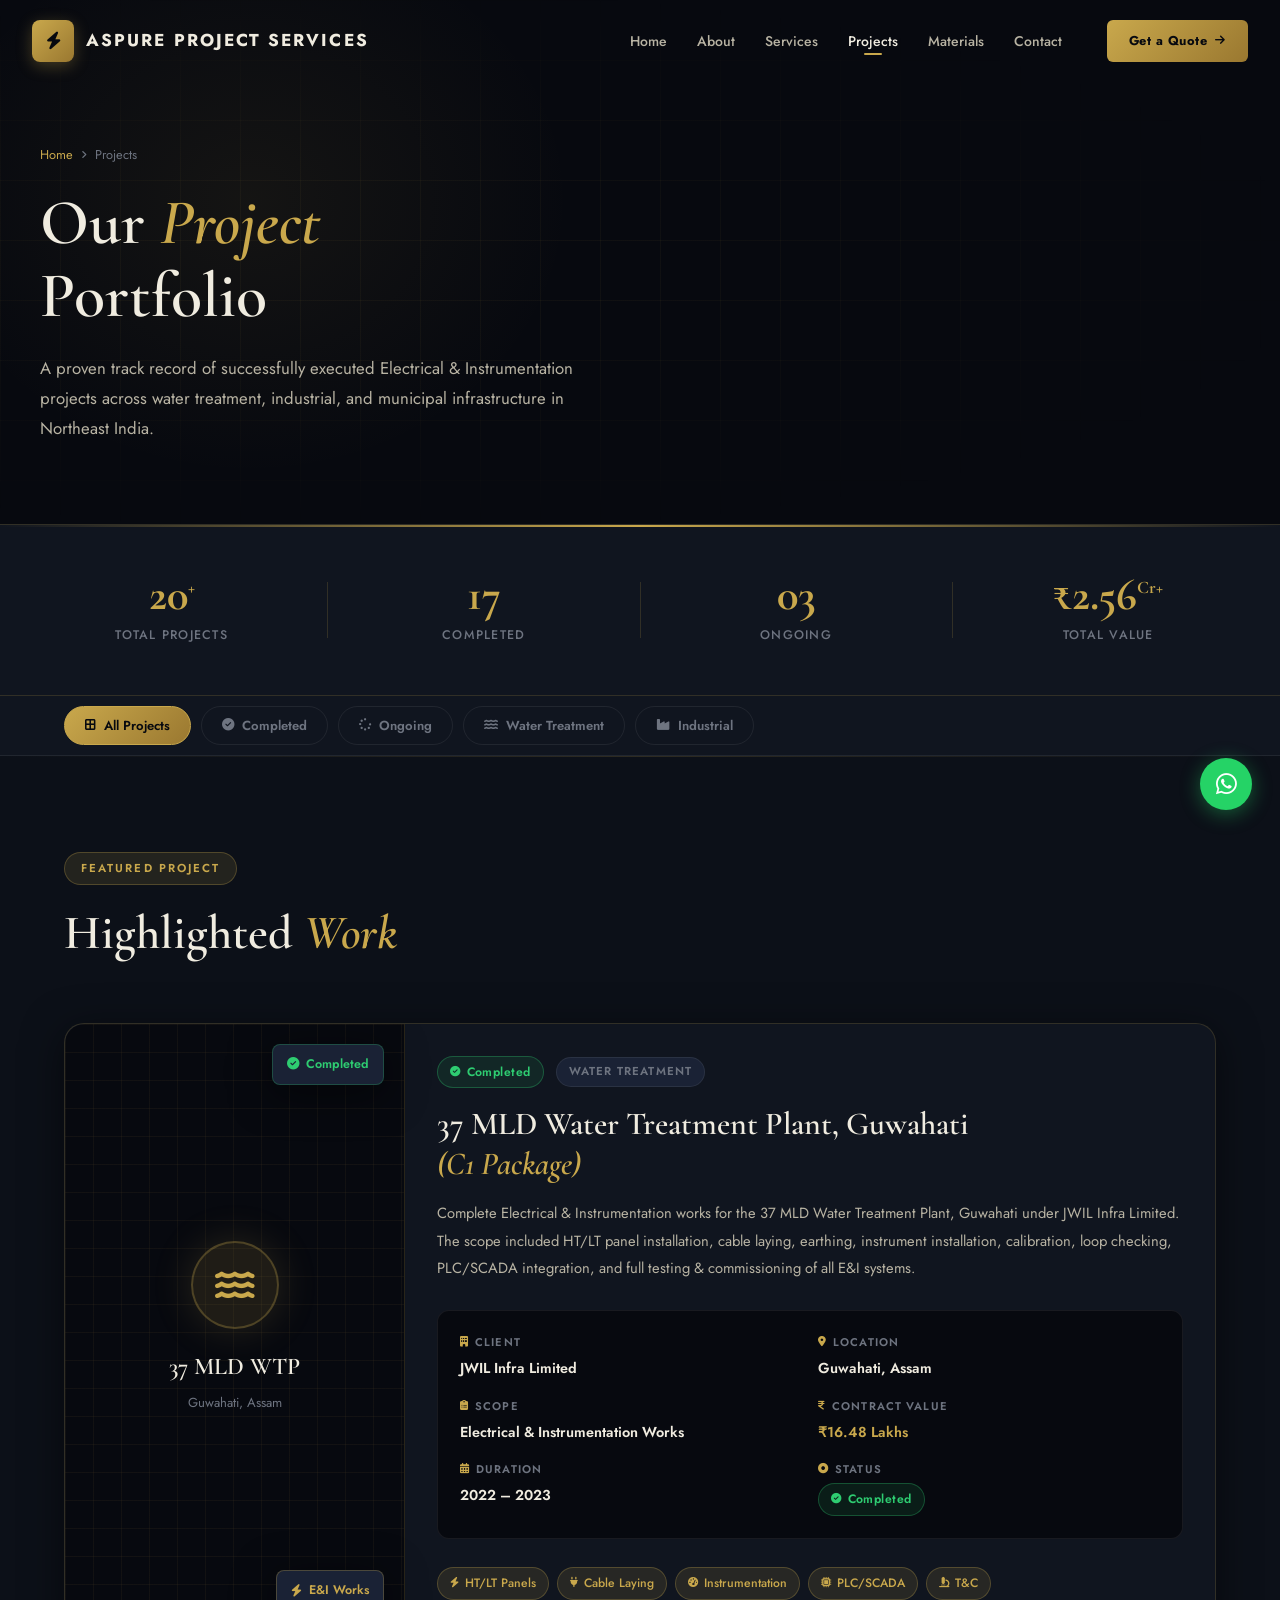
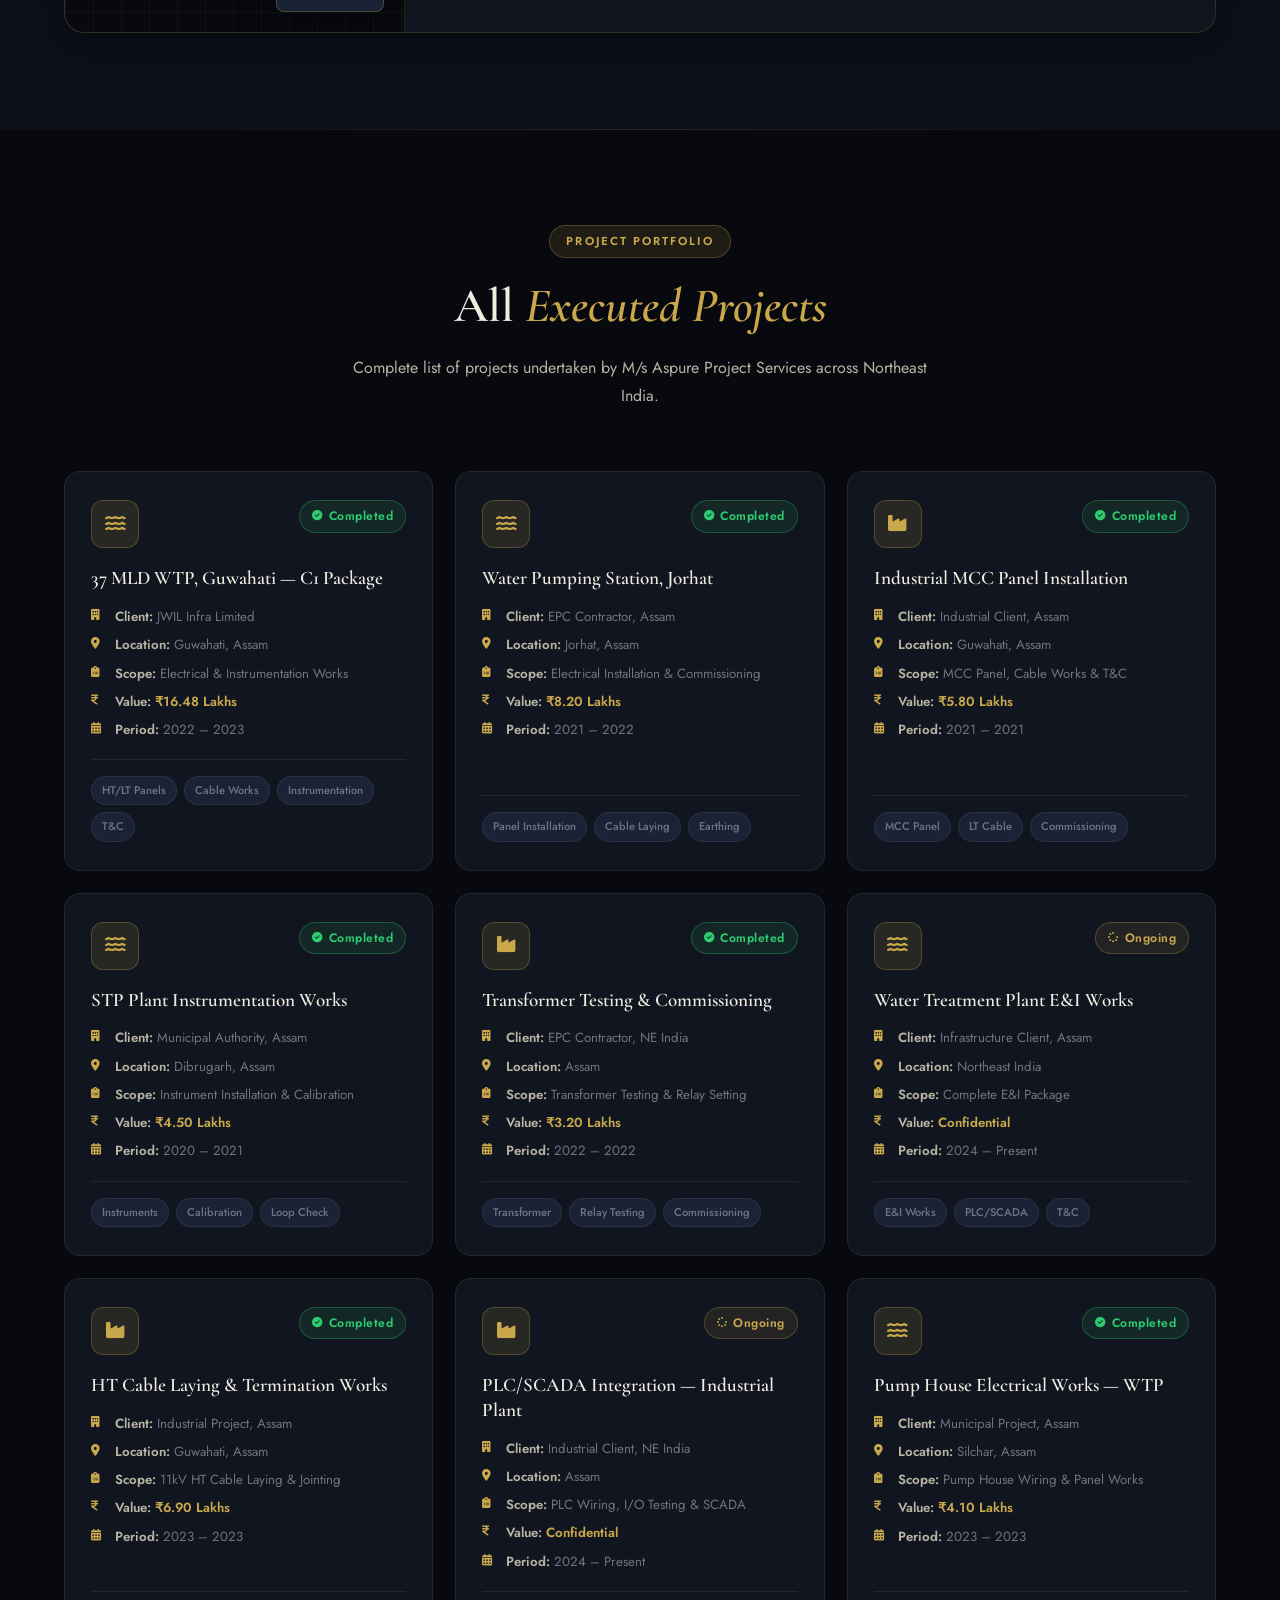
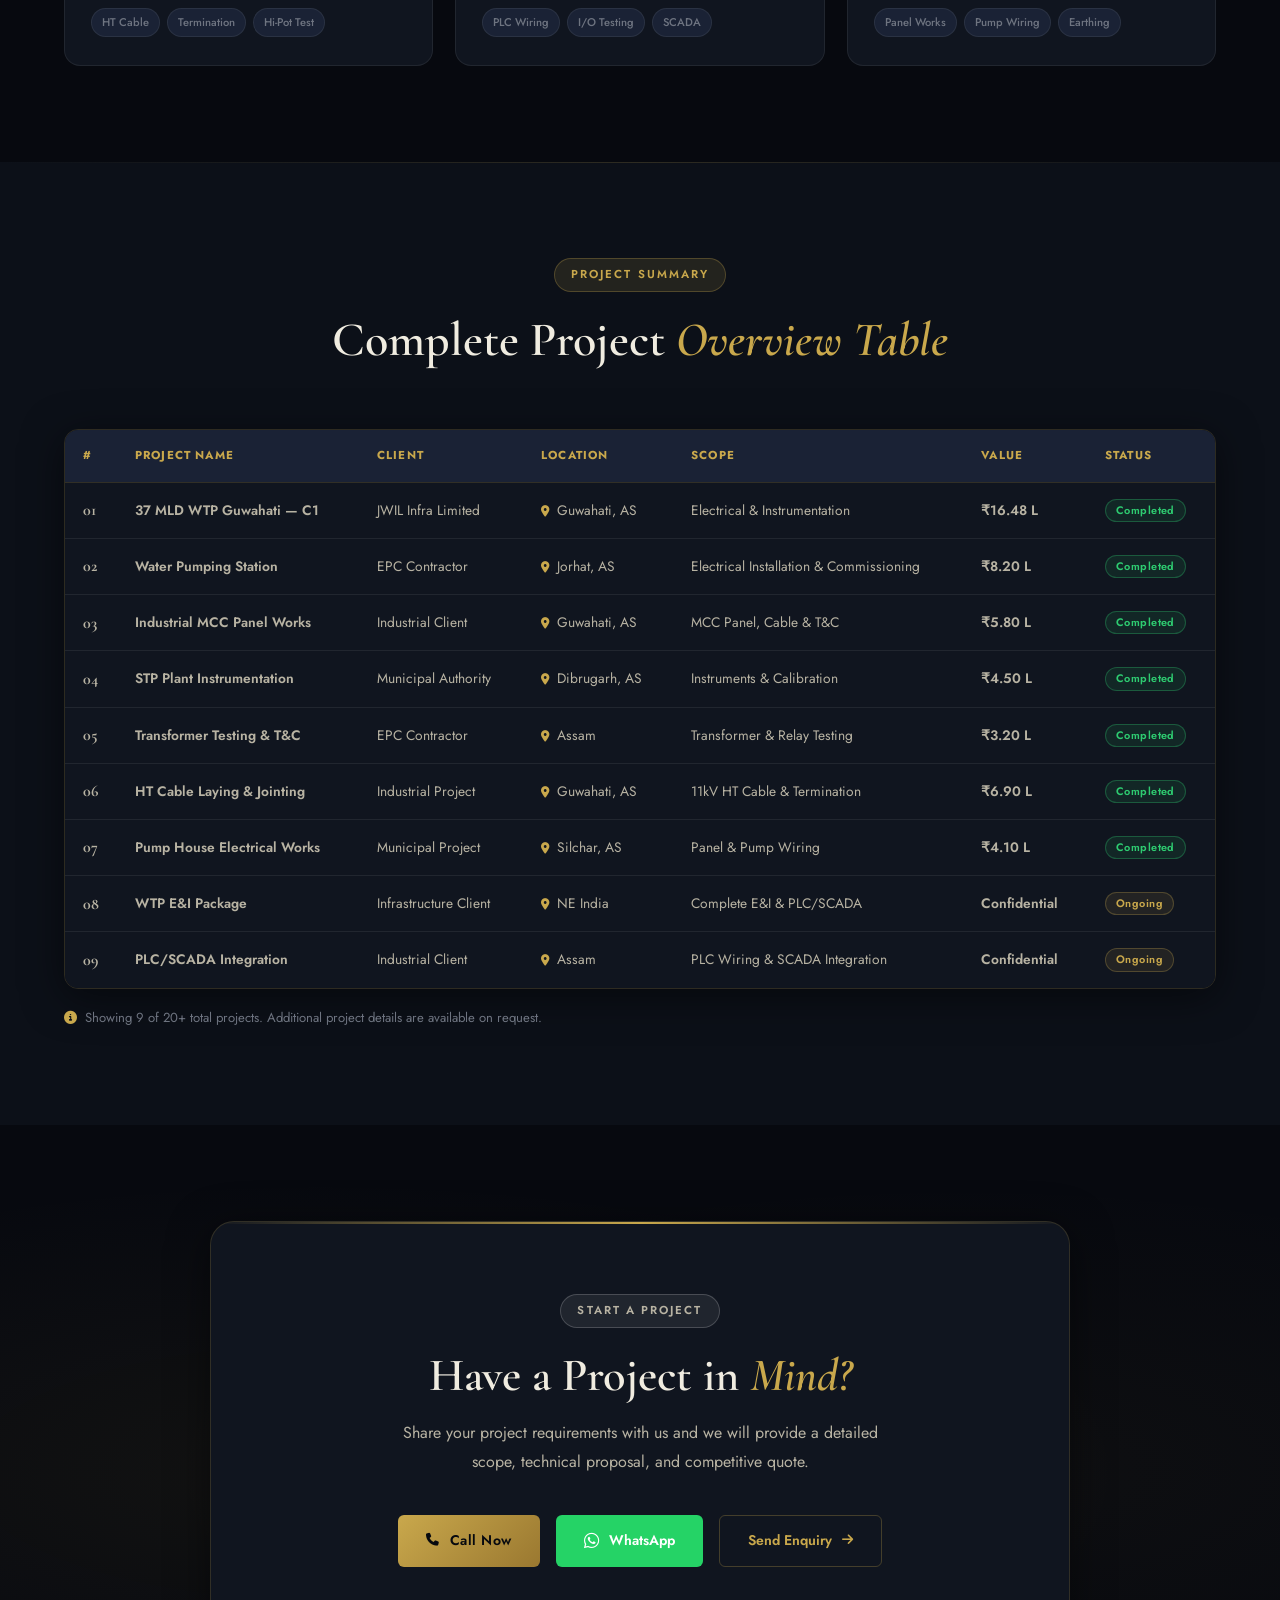
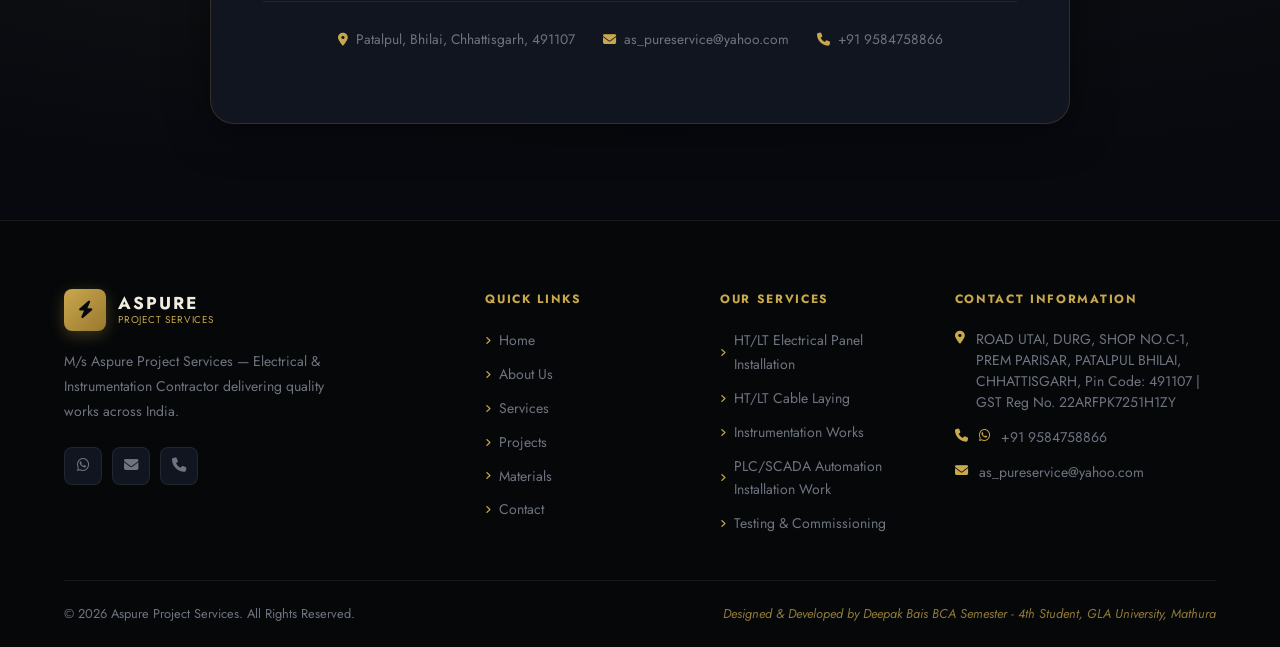
==== projects.html @ ca02c0a5 "Add files via upload" ====
<!DOCTYPE html>
<html lang="en">
<head>
    <meta charset="UTF-8">
    <meta name="viewport" content="width=device-width, initial-scale=1.0">
    <title>Our Projects | Aspure Project Services</title>
    <meta name="description" content="Project portfolio of M/s Aspure Project Services — Electrical & Instrumentation works across water treatment, industrial, and municipal projects in Northeast India.">

    <link rel="preconnect" href="https://fonts.googleapis.com">
    <link rel="preconnect" href="https://fonts.gstatic.com" crossorigin>
    <link href="https://fonts.googleapis.com/css2?family=Cormorant+Garamond:ital,wght@0,400;0,500;0,600;0,700;1,400;1,600&family=Jost:wght@300;400;500;600;700&display=swap" rel="stylesheet">
    <link rel="stylesheet" href="https://cdnjs.cloudflare.com/ajax/libs/font-awesome/6.5.0/css/all.min.css">
    <link rel="stylesheet" href="style.css">
</head>
<body>

<nav class="navbar" id="navbar">
    <div class="nav-con">
        <a href="index.html" class="nav-logo">
            <div class="logo-icon"><i class="fas fa-bolt"></i></div>
            <div class="logo-text">
                <span class="logo-main">ASPURE PROJECT SERVICES</span>
            </div>
        </a>
        <ul class="nav-links" id="navLinks">
            <li><a href="index.html"     class="nav-link">Home</a></li>
            <li><a href="about.html"     class="nav-link">About</a></li>
            <li><a href="services.html"  class="nav-link">Services</a></li>
            <li><a href="projects.html"  class="nav-link active">Projects</a></li>
            <li><a href="materials.html" class="nav-link">Materials</a></li>
            <li><a href="contact.html"   class="nav-link">Contact</a></li>
        </ul>
        <a href="contact.html" class="nav-cta">
            <span>Get a Quote</span>
            <i class="fas fa-arrow-right"></i>
        </a>
        <button class="hamburger" id="hamburger" aria-label="Open Menu">
            <span></span><span></span><span></span>
        </button>
    </div>
</nav>

<section class="page-hero">
    <div class="page-hero-bg">
        <div class="page-hero-grid"></div>
        <div class="page-hero-glow"></div>
    </div>
    <div class="page-hero-con">
        <div class="page-breadcrumb">
            <a href="index.html">Home</a>
            <i class="fas fa-angle-right"></i>
            <span>Projects</span>
        </div>
        <h1 class="page-hero-title">
            Our <em>Project</em><br>Portfolio
        </h1>
        <p class="page-hero-sub">
            A proven track record of successfully executed Electrical &amp;
            Instrumentation projects across water treatment, industrial, and
            municipal infrastructure in Northeast India.
        </p>
    </div>
</section>

<section class="stats-strip">
    <div class="stats-con">
        <div class="stat-item">
            <div class="stat-num">20<sup>+</sup></div>
            <div class="stat-lbl">Total Projects</div>
        </div>
        <div class="stat-sep"></div>
        <div class="stat-item">
            <div class="stat-num">17</div>
            <div class="stat-lbl">Completed</div>
        </div>
        <div class="stat-sep"></div>
        <div class="stat-item">
            <div class="stat-num">03</div>
            <div class="stat-lbl">Ongoing</div>
        </div>
        <div class="stat-sep"></div>
        <div class="stat-item">
            <div class="stat-num">&#x20B9;2.56<sup>Cr+</sup></div>
            <div class="stat-lbl">Total Value</div>
        </div>
    </div>
</section>

<section class="proj-filter-sec">
    <div class="sc">
        <div class="proj-filter-bar">
            <button class="filter-btn filter-active" data-filter="all">
                <i class="fas fa-border-all"></i> All Projects
            </button>
            <button class="filter-btn" data-filter="completed">
                <i class="fas fa-circle-check"></i> Completed
            </button>
            <button class="filter-btn" data-filter="ongoing">
                <i class="fas fa-spinner"></i> Ongoing
            </button>
            <button class="filter-btn" data-filter="wtp">
                <i class="fas fa-water"></i> Water Treatment
            </button>
            <button class="filter-btn" data-filter="industrial">
                <i class="fas fa-industry"></i> Industrial
            </button>
        </div>
    </div>
</section>


<section class="proj-featured-sec">
    <div class="sc">
        <div class="sh">
            <span class="tag">Featured Project</span>
            <h2 class="stitle">Highlighted <em>Work</em></h2>
        </div>

        <div class="proj-featured-card">

            <div class="pfc-visual">
                <div class="pfc-visual-bg"></div>
                <div class="pfc-visual-inner">
                    <div class="pfc-main-icon"><i class="fas fa-water"></i></div>
                    <h4>37 MLD WTP</h4>
                    <p>Guwahati, Assam</p>
                </div>
                <div class="pfc-badge pfc-b1">
                    <i class="fas fa-circle-check"></i> Completed
                </div>
                <div class="pfc-badge pfc-b2">
                    <i class="fas fa-bolt"></i> E&amp;I Works
                </div>
            </div>

            <div class="pfc-details">
                <div class="pfc-status-row">
                    <span class="proj-badge-completed">
                        <i class="fas fa-circle-check"></i> Completed
                    </span>
                    <span class="pfc-type-tag">Water Treatment</span>
                </div>

                <h2 class="pfc-title">
                    37 MLD Water Treatment Plant, Guwahati<br>
                    <em>(C1 Package)</em>
                </h2>

                <p class="pfc-desc">
                    Complete Electrical &amp; Instrumentation works for the 37 MLD Water Treatment Plant,
                    Guwahati under JWIL Infra Limited. The scope included HT/LT panel installation,
                    cable laying, earthing, instrument installation, calibration, loop checking,
                    PLC/SCADA integration, and full testing &amp; commissioning of all E&amp;I systems.
                </p>

                <!-- Meta Grid -->
                <div class="pfc-meta-grid">
                    <div class="pfc-meta-item">
                        <span class="pfc-meta-label"><i class="fas fa-building"></i> Client</span>
                        <span class="pfc-meta-value">JWIL Infra Limited</span>
                    </div>
                    <div class="pfc-meta-item">
                        <span class="pfc-meta-label"><i class="fas fa-map-marker-alt"></i> Location</span>
                        <span class="pfc-meta-value">Guwahati, Assam</span>
                    </div>
                    <div class="pfc-meta-item">
                        <span class="pfc-meta-label"><i class="fas fa-clipboard-list"></i> Scope</span>
                        <span class="pfc-meta-value">Electrical &amp; Instrumentation Works</span>
                    </div>
                    <div class="pfc-meta-item">
                        <span class="pfc-meta-label"><i class="fas fa-indian-rupee-sign"></i> Contract Value</span>
                        <span class="pfc-meta-value pfc-gold">&#x20B9;16.48 Lakhs</span>
                    </div>
                    <div class="pfc-meta-item">
                        <span class="pfc-meta-label"><i class="fas fa-calendar-alt"></i> Duration</span>
                        <span class="pfc-meta-value">2022 – 2023</span>
                    </div>
                    <div class="pfc-meta-item">
                        <span class="pfc-meta-label"><i class="fas fa-circle-dot"></i> Status</span>
                        <span class="pfc-meta-value">
                            <span class="proj-badge-completed"><i class="fas fa-circle-check"></i> Completed</span>
                        </span>
                    </div>
                </div>

                <!-- Scope Tags -->
                <div class="pfc-scope-tags">
                    <span><i class="fas fa-bolt"></i> HT/LT Panels</span>
                    <span><i class="fas fa-plug"></i> Cable Laying</span>
                    <span><i class="fas fa-gauge-high"></i> Instrumentation</span>
                    <span><i class="fas fa-microchip"></i> PLC/SCADA</span>
                    <span><i class="fas fa-microscope"></i> T&amp;C</span>
                </div>
            </div>

        </div>
    </div>
</section>

<section class="proj-grid-sec">
    <div class="sc">
        <div class="sh ctr">
            <span class="tag">Project Portfolio</span>
            <h2 class="stitle">All <em>Executed Projects</em></h2>
            <p class="sdesc">Complete list of projects undertaken by M/s Aspure Project Services across Northeast India.</p>
        </div>

        <div class="proj-grid" id="projectGrid">

            <div class="proj-card" data-category="wtp completed">
                <div class="proj-card-top">
                    <div class="proj-icon-wrap">
                        <i class="fas fa-water"></i>
                    </div>
                    <span class="proj-badge-completed"><i class="fas fa-circle-check"></i> Completed</span>
                </div>
                <h3>37 MLD WTP, Guwahati — C1 Package</h3>
                <div class="proj-meta">
                    <div class="proj-meta-row">
                        <i class="fas fa-building"></i>
                        <span><strong>Client:</strong> JWIL Infra Limited</span>
                    </div>
                    <div class="proj-meta-row">
                        <i class="fas fa-map-marker-alt"></i>
                        <span><strong>Location:</strong> Guwahati, Assam</span>
                    </div>
                    <div class="proj-meta-row">
                        <i class="fas fa-clipboard-list"></i>
                        <span><strong>Scope:</strong> Electrical &amp; Instrumentation Works</span>
                    </div>
                    <div class="proj-meta-row">
                        <i class="fas fa-indian-rupee-sign"></i>
                        <span><strong>Value:</strong> <span class="gold-val">&#x20B9;16.48 Lakhs</span></span>
                    </div>
                    <div class="proj-meta-row">
                        <i class="fas fa-calendar-alt"></i>
                        <span><strong>Period:</strong> 2022 – 2023</span>
                    </div>
                </div>
                <div class="proj-scope-tags">
                    <span>HT/LT Panels</span>
                    <span>Cable Works</span>
                    <span>Instrumentation</span>
                    <span>T&amp;C</span>
                </div>
            </div>

            <div class="proj-card" data-category="wtp completed">
                <div class="proj-card-top">
                    <div class="proj-icon-wrap">
                        <i class="fas fa-water"></i>
                    </div>
                    <span class="proj-badge-completed"><i class="fas fa-circle-check"></i> Completed</span>
                </div>
                <h3>Water Pumping Station, Jorhat</h3>
                <div class="proj-meta">
                    <div class="proj-meta-row">
                        <i class="fas fa-building"></i>
                        <span><strong>Client:</strong> EPC Contractor, Assam</span>
                    </div>
                    <div class="proj-meta-row">
                        <i class="fas fa-map-marker-alt"></i>
                        <span><strong>Location:</strong> Jorhat, Assam</span>
                    </div>
                    <div class="proj-meta-row">
                        <i class="fas fa-clipboard-list"></i>
                        <span><strong>Scope:</strong> Electrical Installation &amp; Commissioning</span>
                    </div>
                    <div class="proj-meta-row">
                        <i class="fas fa-indian-rupee-sign"></i>
                        <span><strong>Value:</strong> <span class="gold-val">&#x20B9;8.20 Lakhs</span></span>
                    </div>
                    <div class="proj-meta-row">
                        <i class="fas fa-calendar-alt"></i>
                        <span><strong>Period:</strong> 2021 – 2022</span>
                    </div>
                </div>
                <div class="proj-scope-tags">
                    <span>Panel Installation</span>
                    <span>Cable Laying</span>
                    <span>Earthing</span>
                </div>
            </div>

            <div class="proj-card" data-category="industrial completed">
                <div class="proj-card-top">
                    <div class="proj-icon-wrap">
                        <i class="fas fa-industry"></i>
                    </div>
                    <span class="proj-badge-completed"><i class="fas fa-circle-check"></i> Completed</span>
                </div>
                <h3>Industrial MCC Panel Installation</h3>
                <div class="proj-meta">
                    <div class="proj-meta-row">
                        <i class="fas fa-building"></i>
                        <span><strong>Client:</strong> Industrial Client, Assam</span>
                    </div>
                    <div class="proj-meta-row">
                        <i class="fas fa-map-marker-alt"></i>
                        <span><strong>Location:</strong> Guwahati, Assam</span>
                    </div>
                    <div class="proj-meta-row">
                        <i class="fas fa-clipboard-list"></i>
                        <span><strong>Scope:</strong> MCC Panel, Cable Works &amp; T&amp;C</span>
                    </div>
                    <div class="proj-meta-row">
                        <i class="fas fa-indian-rupee-sign"></i>
                        <span><strong>Value:</strong> <span class="gold-val">&#x20B9;5.80 Lakhs</span></span>
                    </div>
                    <div class="proj-meta-row">
                        <i class="fas fa-calendar-alt"></i>
                        <span><strong>Period:</strong> 2021 – 2021</span>
                    </div>
                </div>
                <div class="proj-scope-tags">
                    <span>MCC Panel</span>
                    <span>LT Cable</span>
                    <span>Commissioning</span>
                </div>
            </div>

            <div class="proj-card" data-category="wtp completed">
                <div class="proj-card-top">
                    <div class="proj-icon-wrap">
                        <i class="fas fa-water"></i>
                    </div>
                    <span class="proj-badge-completed"><i class="fas fa-circle-check"></i> Completed</span>
                </div>
                <h3>STP Plant Instrumentation Works</h3>
                <div class="proj-meta">
                    <div class="proj-meta-row">
                        <i class="fas fa-building"></i>
                        <span><strong>Client:</strong> Municipal Authority, Assam</span>
                    </div>
                    <div class="proj-meta-row">
                        <i class="fas fa-map-marker-alt"></i>
                        <span><strong>Location:</strong> Dibrugarh, Assam</span>
                    </div>
                    <div class="proj-meta-row">
                        <i class="fas fa-clipboard-list"></i>
                        <span><strong>Scope:</strong> Instrument Installation &amp; Calibration</span>
                    </div>
                    <div class="proj-meta-row">
                        <i class="fas fa-indian-rupee-sign"></i>
                        <span><strong>Value:</strong> <span class="gold-val">&#x20B9;4.50 Lakhs</span></span>
                    </div>
                    <div class="proj-meta-row">
                        <i class="fas fa-calendar-alt"></i>
                        <span><strong>Period:</strong> 2020 – 2021</span>
                    </div>
                </div>
                <div class="proj-scope-tags">
                    <span>Instruments</span>
                    <span>Calibration</span>
                    <span>Loop Check</span>
                </div>
            </div>

            <div class="proj-card" data-category="industrial completed">
                <div class="proj-card-top">
                    <div class="proj-icon-wrap">
                        <i class="fas fa-industry"></i>
                    </div>
                    <span class="proj-badge-completed"><i class="fas fa-circle-check"></i> Completed</span>
                </div>
                <h3>Transformer Testing &amp; Commissioning</h3>
                <div class="proj-meta">
                    <div class="proj-meta-row">
                        <i class="fas fa-building"></i>
                        <span><strong>Client:</strong> EPC Contractor, NE India</span>
                    </div>
                    <div class="proj-meta-row">
                        <i class="fas fa-map-marker-alt"></i>
                        <span><strong>Location:</strong> Assam</span>
                    </div>
                    <div class="proj-meta-row">
                        <i class="fas fa-clipboard-list"></i>
                        <span><strong>Scope:</strong> Transformer Testing &amp; Relay Setting</span>
                    </div>
                    <div class="proj-meta-row">
                        <i class="fas fa-indian-rupee-sign"></i>
                        <span><strong>Value:</strong> <span class="gold-val">&#x20B9;3.20 Lakhs</span></span>
                    </div>
                    <div class="proj-meta-row">
                        <i class="fas fa-calendar-alt"></i>
                        <span><strong>Period:</strong> 2022 – 2022</span>
                    </div>
                </div>
                <div class="proj-scope-tags">
                    <span>Transformer</span>
                    <span>Relay Testing</span>
                    <span>Commissioning</span>
                </div>
            </div>

            <div class="proj-card" data-category="wtp ongoing">
                <div class="proj-card-top">
                    <div class="proj-icon-wrap">
                        <i class="fas fa-water"></i>
                    </div>
                    <span class="proj-badge-ongoing"><i class="fas fa-spinner fa-spin"></i> Ongoing</span>
                </div>
                <h3>Water Treatment Plant E&amp;I Works</h3>
                <div class="proj-meta">
                    <div class="proj-meta-row">
                        <i class="fas fa-building"></i>
                        <span><strong>Client:</strong> Infrastructure Client, Assam</span>
                    </div>
                    <div class="proj-meta-row">
                        <i class="fas fa-map-marker-alt"></i>
                        <span><strong>Location:</strong> Northeast India</span>
                    </div>
                    <div class="proj-meta-row">
                        <i class="fas fa-clipboard-list"></i>
                        <span><strong>Scope:</strong> Complete E&amp;I Package</span>
                    </div>
                    <div class="proj-meta-row">
                        <i class="fas fa-indian-rupee-sign"></i>
                        <span><strong>Value:</strong> <span class="gold-val">Confidential</span></span>
                    </div>
                    <div class="proj-meta-row">
                        <i class="fas fa-calendar-alt"></i>
                        <span><strong>Period:</strong> 2024 – Present</span>
                    </div>
                </div>
                <div class="proj-scope-tags">
                    <span>E&amp;I Works</span>
                    <span>PLC/SCADA</span>
                    <span>T&amp;C</span>
                </div>
            </div>

            <div class="proj-card" data-category="industrial completed">
                <div class="proj-card-top">
                    <div class="proj-icon-wrap">
                        <i class="fas fa-industry"></i>
                    </div>
                    <span class="proj-badge-completed"><i class="fas fa-circle-check"></i> Completed</span>
                </div>
                <h3>HT Cable Laying &amp; Termination Works</h3>
                <div class="proj-meta">
                    <div class="proj-meta-row">
                        <i class="fas fa-building"></i>
                        <span><strong>Client:</strong> Industrial Project, Assam</span>
                    </div>
                    <div class="proj-meta-row">
                        <i class="fas fa-map-marker-alt"></i>
                        <span><strong>Location:</strong> Guwahati, Assam</span>
                    </div>
                    <div class="proj-meta-row">
                        <i class="fas fa-clipboard-list"></i>
                        <span><strong>Scope:</strong> 11kV HT Cable Laying &amp; Jointing</span>
                    </div>
                    <div class="proj-meta-row">
                        <i class="fas fa-indian-rupee-sign"></i>
                        <span><strong>Value:</strong> <span class="gold-val">&#x20B9;6.90 Lakhs</span></span>
                    </div>
                    <div class="proj-meta-row">
                        <i class="fas fa-calendar-alt"></i>
                        <span><strong>Period:</strong> 2023 – 2023</span>
                    </div>
                </div>
                <div class="proj-scope-tags">
                    <span>HT Cable</span>
                    <span>Termination</span>
                    <span>Hi-Pot Test</span>
                </div>
            </div>

            <div class="proj-card" data-category="industrial ongoing">
                <div class="proj-card-top">
                    <div class="proj-icon-wrap">
                        <i class="fas fa-industry"></i>
                    </div>
                    <span class="proj-badge-ongoing"><i class="fas fa-spinner fa-spin"></i> Ongoing</span>
                </div>
                <h3>PLC/SCADA Integration — Industrial Plant</h3>
                <div class="proj-meta">
                    <div class="proj-meta-row">
                        <i class="fas fa-building"></i>
                        <span><strong>Client:</strong> Industrial Client, NE India</span>
                    </div>
                    <div class="proj-meta-row">
                        <i class="fas fa-map-marker-alt"></i>
                        <span><strong>Location:</strong> Assam</span>
                    </div>
                    <div class="proj-meta-row">
                        <i class="fas fa-clipboard-list"></i>
                        <span><strong>Scope:</strong> PLC Wiring, I/O Testing &amp; SCADA</span>
                    </div>
                    <div class="proj-meta-row">
                        <i class="fas fa-indian-rupee-sign"></i>
                        <span><strong>Value:</strong> <span class="gold-val">Confidential</span></span>
                    </div>
                    <div class="proj-meta-row">
                        <i class="fas fa-calendar-alt"></i>
                        <span><strong>Period:</strong> 2024 – Present</span>
                    </div>
                </div>
                <div class="proj-scope-tags">
                    <span>PLC Wiring</span>
                    <span>I/O Testing</span>
                    <span>SCADA</span>
                </div>
            </div>

            <div class="proj-card" data-category="wtp completed">
                <div class="proj-card-top">
                    <div class="proj-icon-wrap">
                        <i class="fas fa-water"></i>
                    </div>
                    <span class="proj-badge-completed"><i class="fas fa-circle-check"></i> Completed</span>
                </div>
                <h3>Pump House Electrical Works — WTP</h3>
                <div class="proj-meta">
                    <div class="proj-meta-row">
                        <i class="fas fa-building"></i>
                        <span><strong>Client:</strong> Municipal Project, Assam</span>
                    </div>
                    <div class="proj-meta-row">
                        <i class="fas fa-map-marker-alt"></i>
                        <span><strong>Location:</strong> Silchar, Assam</span>
                    </div>
                    <div class="proj-meta-row">
                        <i class="fas fa-clipboard-list"></i>
                        <span><strong>Scope:</strong> Pump House Wiring &amp; Panel Works</span>
                    </div>
                    <div class="proj-meta-row">
                        <i class="fas fa-indian-rupee-sign"></i>
                        <span><strong>Value:</strong> <span class="gold-val">&#x20B9;4.10 Lakhs</span></span>
                    </div>
                    <div class="proj-meta-row">
                        <i class="fas fa-calendar-alt"></i>
                        <span><strong>Period:</strong> 2023 – 2023</span>
                    </div>
                </div>
                <div class="proj-scope-tags">
                    <span>Panel Works</span>
                    <span>Pump Wiring</span>
                    <span>Earthing</span>
                </div>
            </div>

        </div>
        <div class="proj-no-result" id="noResult" style="display:none;">
            <i class="fas fa-folder-open"></i>
            <p>No projects found for this filter.</p>
        </div>

    </div>
</section>

<section class="proj-table-sec">
    <div class="sc">
        <div class="sh ctr">
            <span class="tag">Project Summary</span>
            <h2 class="stitle">Complete Project <em>Overview Table</em></h2>
        </div>

        <div class="proj-table-wrap">
            <table class="proj-table">
                <thead>
                    <tr>
                        <th>#</th>
                        <th>Project Name</th>
                        <th>Client</th>
                        <th>Location</th>
                        <th>Scope</th>
                        <th>Value</th>
                        <th>Status</th>
                    </tr>
                </thead>
                <tbody>
                    <tr>
                        <td class="td-num">01</td>
                        <td class="td-name">37 MLD WTP Guwahati — C1</td>
                        <td>JWIL Infra Limited</td>
                        <td><i class="fas fa-map-marker-alt"></i> Guwahati, AS</td>
                        <td>Electrical &amp; Instrumentation</td>
                        <td class="td-val">&#x20B9;16.48 L</td>
                        <td><span class="proj-badge-completed sm">Completed</span></td>
                    </tr>
                    <tr>
                        <td class="td-num">02</td>
                        <td class="td-name">Water Pumping Station</td>
                        <td>EPC Contractor</td>
                        <td><i class="fas fa-map-marker-alt"></i> Jorhat, AS</td>
                        <td>Electrical Installation &amp; Commissioning</td>
                        <td class="td-val">&#x20B9;8.20 L</td>
                        <td><span class="proj-badge-completed sm">Completed</span></td>
                    </tr>
                    <tr>
                        <td class="td-num">03</td>
                        <td class="td-name">Industrial MCC Panel Works</td>
                        <td>Industrial Client</td>
                        <td><i class="fas fa-map-marker-alt"></i> Guwahati, AS</td>
                        <td>MCC Panel, Cable &amp; T&amp;C</td>
                        <td class="td-val">&#x20B9;5.80 L</td>
                        <td><span class="proj-badge-completed sm">Completed</span></td>
                    </tr>
                    <tr>
                        <td class="td-num">04</td>
                        <td class="td-name">STP Plant Instrumentation</td>
                        <td>Municipal Authority</td>
                        <td><i class="fas fa-map-marker-alt"></i> Dibrugarh, AS</td>
                        <td>Instruments &amp; Calibration</td>
                        <td class="td-val">&#x20B9;4.50 L</td>
                        <td><span class="proj-badge-completed sm">Completed</span></td>
                    </tr>
                    <tr>
                        <td class="td-num">05</td>
                        <td class="td-name">Transformer Testing &amp; T&amp;C</td>
                        <td>EPC Contractor</td>
                        <td><i class="fas fa-map-marker-alt"></i> Assam</td>
                        <td>Transformer &amp; Relay Testing</td>
                        <td class="td-val">&#x20B9;3.20 L</td>
                        <td><span class="proj-badge-completed sm">Completed</span></td>
                    </tr>
                    <tr>
                        <td class="td-num">06</td>
                        <td class="td-name">HT Cable Laying &amp; Jointing</td>
                        <td>Industrial Project</td>
                        <td><i class="fas fa-map-marker-alt"></i> Guwahati, AS</td>
                        <td>11kV HT Cable &amp; Termination</td>
                        <td class="td-val">&#x20B9;6.90 L</td>
                        <td><span class="proj-badge-completed sm">Completed</span></td>
                    </tr>
                    <tr>
                        <td class="td-num">07</td>
                        <td class="td-name">Pump House Electrical Works</td>
                        <td>Municipal Project</td>
                        <td><i class="fas fa-map-marker-alt"></i> Silchar, AS</td>
                        <td>Panel &amp; Pump Wiring</td>
                        <td class="td-val">&#x20B9;4.10 L</td>
                        <td><span class="proj-badge-completed sm">Completed</span></td>
                    </tr>
                    <tr class="ongoing-row">
                        <td class="td-num">08</td>
                        <td class="td-name">WTP E&amp;I Package</td>
                        <td>Infrastructure Client</td>
                        <td><i class="fas fa-map-marker-alt"></i> NE India</td>
                        <td>Complete E&amp;I &amp; PLC/SCADA</td>
                        <td class="td-val">Confidential</td>
                        <td><span class="proj-badge-ongoing sm">Ongoing</span></td>
                    </tr>
                    <tr class="ongoing-row">
                        <td class="td-num">09</td>
                        <td class="td-name">PLC/SCADA Integration</td>
                        <td>Industrial Client</td>
                        <td><i class="fas fa-map-marker-alt"></i> Assam</td>
                        <td>PLC Wiring &amp; SCADA Integration</td>
                        <td class="td-val">Confidential</td>
                        <td><span class="proj-badge-ongoing sm">Ongoing</span></td>
                    </tr>
                </tbody>
            </table>
        </div>

        <p class="proj-table-note">
            <i class="fas fa-info-circle"></i>
            Showing 9 of 20+ total projects. Additional project details are available on request.
        </p>
    </div>
</section>

<section class="cta-sec">
    <div class="cta-wrap">
        <div class="cta-box">
            <span class="tag tag-light">Start a Project</span>
            <h2 class="cta-title">Have a Project in <em>Mind?</em></h2>
            <p class="cta-desc">
                Share your project requirements with us and we will provide
                a detailed scope, technical proposal, and competitive quote.
            </p>
            <div class="cta-btns">
                <a href="tel:+919584758866" class="btn-g">
                    <i class="fas fa-phone"></i>
                    <span>Call Now</span>
                </a>
                <a href="https://wa.me/919584758866" class="btn-wa-cta" target="_blank">
                    <i class="fab fa-whatsapp"></i>
                    <span>WhatsApp</span>
                </a>
                <a href="contact.html" class="btn-og">
                    <span>Send Enquiry</span>
                    <i class="fas fa-arrow-right"></i>
                </a>
            </div>
            <div class="cta-info">
                <div class="cta-info-item"><i class="fas fa-map-marker-alt"></i><span>Patalpul, Bhilai, Chhattisgarh, 491107</span></div>
                <div class="cta-info-item"><i class="fas fa-envelope"></i><span>as_pureservice@yahoo.com</span></div>
                <div class="cta-info-item"><i class="fas fa-phone"></i><span>+91 9584758866</span></div>
            </div>
        </div>
    </div>
</section>

<footer class="footer">
    <div class="footer-con">

        <div class="footer-top">

            <div class="footer-brand">
                <a href="index.html" class="nav-logo">
                    <div class="logo-icon"><i class="fas fa-bolt"></i></div>
                    <div class="logo-text">
                        <span class="logo-main">ASPURE</span>
                        <span class="logo-sub">Project Services</span>
                    </div>
                </a>
                <p>M/s Aspure Project Services — Electrical &amp; Instrumentation Contractor delivering quality works across India.</p>
                <div class="footer-social">
                    <a href="https://wa.me/919584758866" class="soc-btn" target="_blank"><i class="fab fa-whatsapp"></i></a>
                    <a href="mailto:as_pureservice@yahoo.com" class="soc-btn"><i class="fas fa-envelope"></i></a>
                    <a href="tel:+919584758866" class="soc-btn"><i class="fas fa-phone"></i></a>
                </div>
            </div>

            <div class="footer-col">
                <h5>Quick Links</h5>
                <ul class="flinks">
                    <li><a href="index.html"><i class="fas fa-angle-right"></i> Home</a></li>
                    <li><a href="about.html"><i class="fas fa-angle-right"></i> About Us</a></li>
                    <li><a href="services.html"><i class="fas fa-angle-right"></i> Services</a></li>
                    <li><a href="projects.html"><i class="fas fa-angle-right"></i> Projects</a></li>
                    <li><a href="materials.html"><i class="fas fa-angle-right"></i> Materials</a></li>
                    <li><a href="contact.html"><i class="fas fa-angle-right"></i> Contact</a></li>
                </ul>
            </div>

            <div class="footer-col">
                <h5>Our Services</h5>
                <ul class="flinks">
                    <li><a href="services.html"><i class="fas fa-angle-right"></i> HT/LT Electrical Panel Installation</a></li>
                    <li><a href="services.html"><i class="fas fa-angle-right"></i> HT/LT Cable Laying</a></li>
                    <li><a href="services.html"><i class="fas fa-angle-right"></i> Instrumentation Works</a></li>
                    <li><a href="services.html"><i class="fas fa-angle-right"></i> PLC/SCADA Automation Installation Work</a></li>
                    <li><a href="services.html"><i class="fas fa-angle-right"></i> Testing &amp; Commissioning</a></li>
                </ul>
            </div>

            <div class="footer-col">
                <h5>Contact Information</h5>
                <div class="fcon-list">
                    <div class="fcon-item"><i class="fas fa-map-marker-alt"></i><span>ROAD UTAI, DURG, SHOP NO.C-1, PREM PARISAR,
                         PATALPUL BHILAI, CHHATTISGARH, Pin Code: 491107 | GST Reg No. 22ARFPK7251H1ZY </span></div>
                    <div class="fcon-item">
                    <i class="fas fa-phone"></i> 
                    <i class="fab fa-whatsapp"></i>
                    <span>+91 9584758866</span>
                    </div>
                    <div class="fcon-item"><i class="fas fa-envelope"></i><span>as_pureservice@yahoo.com</span></div>
                </div>
            </div>

        </div>

        <div class="f-divider"></div>

        <div class="footer-bot">
            <p>&copy; 2026 Aspure Project Services. All Rights Reserved.</p>
            <p class="f-credit">Designed &amp; Developed by Deepak Bais BCA Semester - 4th Student, GLA University, Mathura</p>
        </div>

    </div>
</footer>

<a href="https://wa.me/919584758866" class="float-wa" target="_blank" aria-label="WhatsApp">
    <i class="fab fa-whatsapp"></i>
    <span class="fw-tip">Chat on WhatsApp</span>
</a>

<button class="back-top" id="backTop" aria-label="Back to top">
    <i class="fas fa-arrow-up"></i>
</button>


<script src="script.js"></script>

<script>
document.addEventListener('DOMContentLoaded', function () {

    var filterBtns = document.querySelectorAll('.filter-btn');
    var projCards  = document.querySelectorAll('.proj-card');
    var noResult   = document.getElementById('noResult');

    filterBtns.forEach(function (btn) {
        btn.addEventListener('click', function () {

            filterBtns.forEach(function (b) { b.classList.remove('filter-active'); });
            btn.classList.add('filter-active');

            var filter = btn.getAttribute('data-filter');
            var visible = 0;

            projCards.forEach(function (card) {
                var cats = card.getAttribute('data-category');
                if (filter === 'all' || cats.includes(filter)) {
                    card.style.display = 'flex';
                    visible++;
                } else {
                    card.style.display = 'none';
                }
            });

            noResult.style.display = visible === 0 ? 'block' : 'none';
        });
    });

    var navTabs = document.querySelectorAll('.svc-nav-tab');
    navTabs.forEach(function (tab) {
        tab.addEventListener('click', function () {
            navTabs.forEach(function (t) { t.classList.remove('active-tab'); });
            tab.classList.add('active-tab');
        });
    });
});
</script>

</body>
</html>
---- style.css ----
:root {
    --bg-primary:    #07090F;
    --bg-secondary:  #0C1018;
    --bg-card:       #10151F;
    --bg-surface:    #1A2235;

    --gold:          #C9A84C;
    --gold-light:    #E2C068;
    --gold-dark:     #9A7830;
    --gold-pale:     rgba(201, 168, 76, 0.12);
    --gold-border:   rgba(201, 168, 76, 0.28);

    --text-white:    #F0ECE0;
    --text-soft:     #B8B3A3;
    --text-muted:    #6E7480;

    --green:         #2ECC71;

    --b-sub:         rgba(255, 255, 255, 0.07);
    --b-card:        rgba(201, 168, 76, 0.18);

    --font-display:  'Cormorant Garamond', Georgia, serif;
    --font-body:     'Jost', sans-serif;

    --section-py:    96px;
    --container-w:   1200px;

    --ease:          cubic-bezier(0.4, 0, 0.2, 1);
    --tr:            0.35s var(--ease);

    --sh-card:       0 8px 40px rgba(0, 0, 0, 0.5);
    --sh-gold:       0 0 40px rgba(201, 168, 76, 0.18);
    --sh-hover:      0 16px 60px rgba(0, 0, 0, 0.6);
}

*, *::before, *::after {
    margin: 0;
    padding: 0;
    box-sizing: border-box;
}

html {
    scroll-behavior: smooth;
    font-size: 16px;
}

body {
    font-family: var(--font-body);
    background-color: var(--bg-primary);
    color: var(--text-white);
    line-height: 1.7;
    overflow-x: hidden;
    -webkit-font-smoothing: antialiased;
}

a {
    text-decoration: none;
    color: inherit;
    transition: color var(--tr);
}

ul { list-style: none; }
img { max-width: 100%; display: block; }

::-webkit-scrollbar { width: 6px; }
::-webkit-scrollbar-track { background: var(--bg-primary); }
::-webkit-scrollbar-thumb { background: var(--gold-dark); border-radius: 6px; }
::-webkit-scrollbar-thumb:hover { background: var(--gold); }

::selection {
    background: rgba(201, 168, 76, 0.25);
    color: var(--text-white);
}

.sc {
    max-width: var(--container-w);
    margin: 0 auto;
    padding: 0 24px;
}

.sh { margin-bottom: 60px; }
.sh.ctr { text-align: center; }

.tag {
    display: inline-flex;
    align-items: center;
    gap: 8px;
    font-family: var(--font-body);
    font-size: 0.72rem;
    font-weight: 600;
    letter-spacing: 0.18em;
    text-transform: uppercase;
    color: var(--gold);
    background: var(--gold-pale);
    border: 1px solid var(--gold-border);
    padding: 6px 16px;
    border-radius: 100px;
    margin-bottom: 20px;
}

.tag-light {
    background: rgba(255, 255, 255, 0.07);
    border-color: rgba(255, 255, 255, 0.18);
    color: var(--text-soft);
}

.stitle {
    font-family: var(--font-display);
    font-size: clamp(2rem, 4vw, 3rem);
    font-weight: 600;
    line-height: 1.2;
    color: var(--text-white);
    margin-bottom: 18px;
}
.stitle em { font-style: italic; color: var(--gold); }

.sdesc {
    font-size: 1rem;
    color: var(--text-soft);
    max-width: 580px;
    line-height: 1.8;
}
.sh.ctr .sdesc { margin: 0 auto; }

.btn-g {
    display: inline-flex;
    align-items: center;
    gap: 10px;
    background: linear-gradient(135deg, var(--gold), var(--gold-dark));
    color: #07090F;
    font-family: var(--font-body);
    font-size: 0.875rem;
    font-weight: 600;
    letter-spacing: 0.04em;
    padding: 14px 28px;
    border-radius: 6px;
    border: none;
    cursor: pointer;
    transition: var(--tr);
    position: relative;
    overflow: hidden;
}
.btn-g::before {
    content: '';
    position: absolute;
    inset: 0;
    background: linear-gradient(135deg, var(--gold-light), var(--gold));
    opacity: 0;
    transition: opacity var(--tr);
}
.btn-g:hover { transform: translateY(-2px); box-shadow: var(--sh-gold); }
.btn-g:hover::before { opacity: 1; }
.btn-g span, .btn-g i { position: relative; z-index: 1; }
.btn-g i { font-size: 0.8rem; transition: transform var(--tr); }
.btn-g:hover i { transform: translateX(4px); }

.btn-wa {
    display: inline-flex;
    align-items: center;
    gap: 10px;
    background: rgba(37, 211, 102, 0.1);
    border: 1px solid rgba(37, 211, 102, 0.35);
    color: var(--green);
    font-family: var(--font-body);
    font-size: 0.875rem;
    font-weight: 600;
    padding: 14px 28px;
    border-radius: 6px;
    cursor: pointer;
    transition: var(--tr);
}
.btn-wa:hover { background: rgba(37, 211, 102, 0.2); transform: translateY(-2px); }
.btn-wa i { font-size: 1.1rem; }

.btn-wa-cta {
    display: inline-flex;
    align-items: center;
    gap: 10px;
    background: #25D366;
    color: #fff;
    font-family: var(--font-body);
    font-size: 0.875rem;
    font-weight: 600;
    padding: 14px 28px;
    border-radius: 6px;
    border: none;
    cursor: pointer;
    transition: var(--tr);
}
.btn-wa-cta:hover { background: #1EB856; transform: translateY(-2px); }
.btn-wa-cta i { font-size: 1.1rem; }

.btn-og {
    display: inline-flex;
    align-items: center;
    gap: 10px;
    background: transparent;
    border: 1px solid var(--gold-border);
    color: var(--gold);
    font-family: var(--font-body);
    font-size: 0.875rem;
    font-weight: 600;
    padding: 13px 28px;
    border-radius: 6px;
    cursor: pointer;
    transition: var(--tr);
}
.btn-og:hover { background: var(--gold-pale); border-color: var(--gold); transform: translateY(-2px); }
.btn-og i { font-size: 0.8rem; transition: transform var(--tr); }
.btn-og:hover i { transform: translateX(4px); }

.btn-ol {
    display: inline-flex;
    align-items: center;
    gap: 10px;
    background: transparent;
    border: 1px solid rgba(255, 255, 255, 0.22);
    color: var(--text-white);
    font-family: var(--font-body);
    font-size: 0.875rem;
    font-weight: 600;
    padding: 13px 28px;
    border-radius: 6px;
    cursor: pointer;
    transition: var(--tr);
}
.btn-ol:hover { background: rgba(255, 255, 255, 0.07); transform: translateY(-2px); }

.navbar {
    position: fixed;
    top: 0;
    left: 0;
    right: 0;
    z-index: 1000;
    padding: 20px 0;
    transition: var(--tr);
}

.navbar.scrolled {
    background: rgba(7, 9, 15, 0.96);
    backdrop-filter: blur(20px);
    -webkit-backdrop-filter: blur(20px);
    padding: 13px 0;
    border-bottom: 1px solid var(--b-sub);
}

.nav-con {
    max-width: 1300px;
    margin: 0 auto;
    padding: 0 32px;
    display: flex;
    align-items: center;
    gap: 32px;
}

.nav-logo {
    display: flex;
    align-items: center;
    gap: 12px;
    flex-shrink: 0;
}

.logo-icon {
    width: 42px;
    height: 42px;
    background: linear-gradient(135deg, var(--gold), var(--gold-dark));
    border-radius: 8px;
    display: flex;
    align-items: center;
    justify-content: center;
    color: #07090F;
    font-size: 1.1rem;
    box-shadow: 0 4px 16px rgba(201, 168, 76, 0.3);
    flex-shrink: 0;
}

.logo-text { display: flex; flex-direction: column; line-height: 1; }
.logo-main { font-family: var(--font-body); font-size: 1.08rem; font-weight: 700; letter-spacing: 0.12em; color: var(--text-white); }
.logo-sub  { font-size: 0.62rem; font-weight: 400; letter-spacing: 0.08em; color: var(--gold); text-transform: uppercase; margin-top: 3px; }

.nav-links {
    display: flex;
    align-items: center;
    gap: 4px;
    margin-left: auto;
}

.nav-link {
    font-size: 0.875rem;
    font-weight: 500;
    color: var(--text-soft);
    padding: 8px 13px;
    border-radius: 6px;
    transition: var(--tr);
    position: relative;
}
.nav-link::after {
    content: '';
    position: absolute;
    bottom: 4px;
    left: 50%;
    transform: translateX(-50%);
    width: 0;
    height: 2px;
    background: var(--gold);
    border-radius: 2px;
    transition: width var(--tr);
}
.nav-link:hover,
.nav-link.active { color: var(--text-white); }
.nav-link:hover::after,
.nav-link.active::after { width: 18px; }

.nav-cta {
    display: inline-flex;
    align-items: center;
    gap: 8px;
    background: linear-gradient(135deg, var(--gold), var(--gold-dark));
    color: #07090F;
    font-size: 0.8rem;
    font-weight: 700;
    letter-spacing: 0.04em;
    padding: 10px 22px;
    border-radius: 6px;
    flex-shrink: 0;
    transition: var(--tr);
}
.nav-cta:hover { transform: translateY(-1px); box-shadow: var(--sh-gold); }
.nav-cta i { font-size: 0.7rem; }

.hamburger {
    display: none;
    flex-direction: column;
    gap: 5px;
    background: none;
    border: none;
    cursor: pointer;
    padding: 4px;
    margin-left: auto;
}
.hamburger span {
    display: block;
    width: 24px;
    height: 2px;
    background: var(--text-white);
    border-radius: 2px;
    transition: var(--tr);
}
.hamburger.open span:nth-child(1) { transform: rotate(45deg) translate(5px, 5px); }
.hamburger.open span:nth-child(2) { opacity: 0; }
.hamburger.open span:nth-child(3) { transform: rotate(-45deg) translate(5px, -5px); }

.hero {
    min-height: 100vh;
    display: flex;
    align-items: center;
    position: relative;
    overflow: hidden;
    padding: 120px 24px 80px;
}

.hero-bg { position: absolute; inset: 0; z-index: 0; }

.hero-grid {
    position: absolute;
    inset: 0;
    background-image:
        linear-gradient(rgba(201, 168, 76, 0.05) 1px, transparent 1px),
        linear-gradient(90deg, rgba(201, 168, 76, 0.05) 1px, transparent 1px);
    background-size: 60px 60px;
    mask-image: radial-gradient(ellipse at center, black 30%, transparent 80%);
    -webkit-mask-image: radial-gradient(ellipse at center, black 30%, transparent 80%);
}

.hero-glow {
    position: absolute;
    top: 5%;
    left: 50%;
    transform: translateX(-50%);
    width: 900px;
    height: 700px;
    background: radial-gradient(ellipse, rgba(201, 168, 76, 0.07) 0%, transparent 70%);
    pointer-events: none;
}

.hero-line {
    position: absolute;
    height: 1px;
    background: linear-gradient(90deg, transparent, rgba(201, 168, 76, 0.2), transparent);
}
.hl1 { top: 28%; width: 55%; animation: lineMove 9s linear infinite; }
.hl2 { top: 55%; width: 70%; animation: lineMove 13s linear infinite 3s; }
.hl3 { top: 78%; width: 45%; animation: lineMove 11s linear infinite 6s; }

@keyframes lineMove {
    0%   { left: -100%; }
    100% { left: 150%; }
}

.hero-con {
    max-width: var(--container-w);
    margin: 0 auto;
    position: relative;
    z-index: 1;
    width: 100%;
}
.hero-in { max-width: 760px; }

.hero-badge {
    display: inline-flex;
    align-items: center;
    gap: 10px;
    font-size: 0.76rem;
    font-weight: 500;
    letter-spacing: 0.1em;
    text-transform: uppercase;
    color: var(--text-soft);
    background: rgba(255, 255, 255, 0.04);
    border: 1px solid var(--b-sub);
    padding: 8px 18px;
    border-radius: 100px;
    margin-bottom: 30px;
}

.badge-pulse {
    display: inline-block;
    width: 8px;
    height: 8px;
    border-radius: 50%;
    background: var(--green);
    animation: pulse 2s ease-in-out infinite;
}
@keyframes pulse {
    0%   { box-shadow: 0 0 0 0   rgba(46, 204, 113, 0.5); }
    70%  { box-shadow: 0 0 0 8px rgba(46, 204, 113, 0); }
    100% { box-shadow: 0 0 0 0   rgba(46, 204, 113, 0); }
}

.hero-title {
    font-family: var(--font-display);
    font-size: clamp(2.8rem, 6vw, 5rem);
    font-weight: 600;
    line-height: 1.1;
    color: var(--text-white);
    margin-bottom: 26px;
}
.t-italic { font-style: italic; color: var(--text-soft); }
.t-gold {
    color: var(--gold);
    position: relative;
    display: inline-block;
}
.t-gold::after {
    content: '';
    position: absolute;
    bottom: -4px;
    left: 0;
    width: 100%;
    height: 2px;
    background: linear-gradient(90deg, var(--gold), transparent);
    border-radius: 2px;
}

.hero-sub {
    font-size: 1.08rem;
    color: var(--text-soft);
    line-height: 1.85;
    margin-bottom: 40px;
    max-width: 580px;
}

.hero-actions {
    display: flex;
    flex-wrap: wrap;
    gap: 16px;
    margin-bottom: 44px;
}

.hero-tags {
    display: flex;
    flex-wrap: wrap;
    align-items: center;
    gap: 10px;
}
.htag { display: flex; align-items: center; gap: 6px; font-size: 0.8rem; color: var(--text-muted); font-weight: 500; }
.htag i { color: var(--gold); font-size: 0.72rem; }
.hdiv { color: var(--b-sub); }

.hero-scroll {
    position: absolute;
    bottom: 36px;
    left: 50%;
    transform: translateX(-50%);
    display: flex;
    flex-direction: column;
    align-items: center;
    gap: 8px;
    color: var(--text-muted);
    font-size: 0.68rem;
    letter-spacing: 0.1em;
    text-transform: uppercase;
    z-index: 1;
}
.scroll-mouse {
    width: 22px;
    height: 36px;
    border: 1.5px solid var(--text-muted);
    border-radius: 11px;
    display: flex;
    justify-content: center;
    padding-top: 6px;
}
.scroll-wheel {
    width: 3px;
    height: 7px;
    background: var(--gold);
    border-radius: 3px;
    animation: scrollAnim 1.8s ease-in-out infinite;
}
@keyframes scrollAnim {
    0%   { transform: translateY(0);    opacity: 1; }
    100% { transform: translateY(12px); opacity: 0; }
}

.stats-strip {
    background: var(--bg-card);
    border-top: 1px solid var(--b-card);
    border-bottom: 1px solid var(--b-card);
    padding: 48px 24px;
    position: relative;
    overflow: hidden;
}
.stats-strip::before {
    content: '';
    position: absolute;
    top: 0; left: 0; right: 0;
    height: 2px;
    background: linear-gradient(90deg, transparent, var(--gold), transparent);
}

.stats-con {
    max-width: var(--container-w);
    margin: 0 auto;
    display: flex;
    align-items: center;
    justify-content: space-around;
    gap: 24px;
}

.stat-item { text-align: center; flex: 1; }

.stat-num {
    font-family: var(--font-display);
    font-size: 2.8rem;
    font-weight: 700;
    color: var(--gold);
    line-height: 1;
    margin-bottom: 8px;
}
.stat-num sup { font-size: 1.1rem; vertical-align: super; }

.stat-lbl {
    font-size: 0.78rem;
    font-weight: 500;
    letter-spacing: 0.1em;
    text-transform: uppercase;
    color: var(--text-muted);
}

.stat-sep {
    width: 1px;
    height: 56px;
    background: var(--b-card);
    flex-shrink: 0;
}

.clients-sec {
    padding: var(--section-py) 0;
    background: var(--bg-secondary);
}

.clients-grid {
    display: flex;
    flex-wrap: wrap;
    gap: 14px;
    justify-content: center;
}

.client-box {
    display: flex;
    align-items: center;
    gap: 12px;
    background: var(--bg-card);
    border: 1px solid var(--b-sub);
    padding: 16px 26px;
    border-radius: 10px;
    font-size: 0.9rem;
    font-weight: 500;
    color: var(--text-soft);
    transition: var(--tr);
    cursor: default;
}
.client-box i { color: var(--gold); font-size: 1rem; }
.client-box:hover {
    border-color: var(--gold-border);
    color: var(--text-white);
    transform: translateY(-3px);
    box-shadow: var(--sh-card);
}

.about-sec {
    padding: var(--section-py) 0;
    background: var(--bg-primary);
}

.about-grid {
    display: grid;
    grid-template-columns: 1fr 1fr;
    gap: 80px;
    align-items: center;
}

.vis-wrap {
    position: relative;
    height: 420px;
}

.vis-card {
    position: absolute;
    top: 50%;
    left: 50%;
    transform: translate(-50%, -50%);
    background: var(--bg-card);
    border: 1px solid var(--b-card);
    border-radius: 20px;
    padding: 44px 36px;
    text-align: center;
    width: 270px;
    box-shadow: var(--sh-card);
}

.vis-ring {
    width: 76px;
    height: 76px;
    border-radius: 50%;
    border: 2px solid var(--gold-border);
    display: flex;
    align-items: center;
    justify-content: center;
    margin: 0 auto 18px;
    font-size: 1.9rem;
    color: var(--gold);
    background: var(--gold-pale);
    position: relative;
}
.vis-ring::after {
    content: '';
    position: absolute;
    inset: -8px;
    border-radius: 50%;
    border: 1px dashed var(--gold-border);
    animation: spinRing 20s linear infinite;
}
@keyframes spinRing {
    from { transform: rotate(0deg); }
    to   { transform: rotate(360deg); }
}
.vis-card h3 { font-family: var(--font-display); font-size: 1.35rem; font-weight: 600; color: var(--text-white); margin-bottom: 6px; }
.vis-card p  { font-size: 0.8rem; color: var(--text-muted); }

.vis-float {
    position: absolute;
    background: var(--bg-surface);
    border: 1px solid var(--b-card);
    border-radius: 10px;
    padding: 11px 16px;
    display: flex;
    align-items: center;
    gap: 9px;
    font-size: 0.82rem;
    font-weight: 500;
    color: var(--text-soft);
    box-shadow: var(--sh-card);
}
.vis-float i { color: var(--gold); font-size: 0.9rem; }
.vf-tr { top: 10%; right: 0; }
.vf-bl { bottom: 10%; left: 0; }

.vl-h { position: absolute; top: 50%; left: 0; right: 0; height: 1px; background: var(--b-card); }
.vl-v { position: absolute; left: 50%; top: 0; bottom: 0; width: 1px; background: var(--b-card); }

.about-txt { font-size: 0.98rem; color: var(--text-soft); line-height: 1.9; margin-bottom: 16px; }

.about-hi { display: flex; flex-direction: column; gap: 12px; margin: 26px 0 34px; }

.hi-item { display: flex; align-items: center; gap: 12px; font-size: 0.9rem; color: var(--text-soft); }
.hi-item i {
    width: 20px;
    height: 20px;
    background: var(--gold-pale);
    border: 1px solid var(--gold-border);
    border-radius: 50%;
    display: flex;
    align-items: center;
    justify-content: center;
    font-size: 0.58rem;
    color: var(--gold);
    flex-shrink: 0;
}

.timeline-sec {
    padding: var(--section-py) 0;
    background: var(--bg-secondary);
    position: relative;
}
.timeline-sec::before {
    content: '';
    position: absolute;
    top: 0; left: 0; right: 0;
    height: 1px;
    background: linear-gradient(90deg, transparent, var(--b-card), transparent);
}

.tl-track {
    display: flex;
    align-items: flex-start;
    overflow-x: auto;
    padding-bottom: 8px;
}

.tl-item {
    display: flex;
    flex-direction: column;
    align-items: center;
    gap: 16px;
    min-width: 220px;
    flex: 1;
}

.tl-dot {
    width: 18px;
    height: 18px;
    border-radius: 50%;
    background: var(--bg-card);
    border: 2px solid var(--gold-border);
    flex-shrink: 0;
}
.tl-dot-active {
    background: var(--gold);
    border-color: var(--gold);
    box-shadow: 0 0 0 6px var(--gold-pale);
}

.tl-year { font-family: var(--font-display); font-size: 1.8rem; font-weight: 700; color: var(--text-muted); line-height: 1; }
.tl-year-gold { color: var(--gold); }

.tl-card {
    background: var(--bg-card);
    border: 1px solid var(--b-sub);
    border-radius: 14px;
    padding: 28px 22px;
    text-align: center;
    width: 100%;
    max-width: 210px;
    transition: var(--tr);
}
.tl-card:hover { border-color: var(--gold-border); transform: translateY(-4px); }
.tl-card-active { border-color: var(--gold-border); background: linear-gradient(145deg, var(--bg-card), rgba(201, 168, 76, 0.04)); }

.tl-card i  { font-size: 1.4rem; color: var(--gold); margin-bottom: 12px; display: block; }
.tl-card h4 { font-family: var(--font-display); font-size: 1.1rem; font-weight: 600; color: var(--text-white); margin-bottom: 8px; }
.tl-card p  { font-size: 0.83rem; color: var(--text-muted); line-height: 1.6; }

.tl-con {
    flex-shrink: 0;
    width: 40px;
    height: 2px;
    background: linear-gradient(90deg, var(--gold-border), var(--b-sub));
    margin-top: 57px;
    align-self: flex-start;
}

.svc-sec {
    padding: var(--section-py) 0;
    background: var(--bg-primary);
    position: relative;
}
.svc-sec::before {
    content: '';
    position: absolute;
    top: 0; left: 0; right: 0;
    height: 1px;
    background: linear-gradient(90deg, transparent, var(--b-card), transparent);
}

.svc-grid {
    display: grid;
    grid-template-columns: repeat(3, 1fr);
    gap: 24px;
}

.svc-card {
    position: relative;
    background: var(--bg-card);
    border: 1px solid var(--b-sub);
    border-radius: 16px;
    padding: 38px 30px;
    transition: var(--tr);
    overflow: hidden;
}
.svc-card:hover {
    border-color: var(--gold-border);
    transform: translateY(-6px);
    box-shadow: var(--sh-hover);
}

.svc-featured {
    border-color: var(--gold-border);
    background: linear-gradient(145deg, var(--bg-card) 0%, rgba(201, 168, 76, 0.03) 100%);
}

.svc-topline {
    position: absolute;
    top: 0; left: 0; right: 0;
    height: 2px;
    background: linear-gradient(90deg, var(--gold), var(--gold-dark));
}

.svc-num {
    font-family: var(--font-display);
    font-size: 3.2rem;
    font-weight: 700;
    color: rgba(201, 168, 76, 0.07);
    position: absolute;
    top: 24px; right: 24px;
    line-height: 1;
    transition: var(--tr);
}
.svc-card:hover .svc-num { color: rgba(201, 168, 76, 0.14); }

.svc-icon {
    width: 54px;
    height: 54px;
    border-radius: 12px;
    background: var(--gold-pale);
    border: 1px solid var(--gold-border);
    display: flex;
    align-items: center;
    justify-content: center;
    font-size: 1.35rem;
    color: var(--gold);
    margin-bottom: 20px;
    transition: var(--tr);
}
.svc-card:hover .svc-icon {
    background: var(--gold);
    border-color: var(--gold);
    color: #07090F;
    transform: scale(1.05);
}

.svc-card h3 { font-family: var(--font-display); font-size: 1.45rem; font-weight: 600; color: var(--text-white); margin-bottom: 10px; }
.svc-card p  { font-size: 0.88rem; color: var(--text-muted); line-height: 1.7; margin-bottom: 22px; }

.svc-list { display: flex; flex-direction: column; gap: 10px; margin-bottom: 26px; }
.svc-list li { display: flex; align-items: center; gap: 10px; font-size: 0.86rem; color: var(--text-soft); }
.svc-list li i { color: var(--gold); font-size: 0.72rem; flex-shrink: 0; }

.svc-link { display: inline-flex; align-items: center; gap: 8px; font-size: 0.83rem; font-weight: 600; color: var(--gold); transition: var(--tr); }
.svc-link i { font-size: 0.73rem; transition: transform var(--tr); }
.svc-link:hover { color: var(--gold-light); }
.svc-link:hover i { transform: translateX(5px); }

.svc-cta { text-align: center; margin-top: 50px; }

.fp-sec {
    padding: var(--section-py) 0;
    background: var(--bg-secondary);
}

.fp-grid {
    display: grid;
    grid-template-columns: 1fr 1fr;
    gap: 80px;
    align-items: center;
}

.fp-desc { font-size: 0.98rem; color: var(--text-soft); line-height: 1.85; margin-bottom: 34px; }

.fp-meta {
    display: grid;
    grid-template-columns: 1fr 1fr;
    gap: 18px;
    margin-bottom: 36px;
    padding: 26px;
    background: var(--bg-card);
    border: 1px solid var(--b-card);
    border-radius: 12px;
}

.fp-mi { display: flex; flex-direction: column; gap: 5px; }

.fp-ml {
    font-size: 0.72rem;
    font-weight: 600;
    letter-spacing: 0.1em;
    text-transform: uppercase;
    color: var(--text-muted);
    display: flex;
    align-items: center;
    gap: 6px;
}
.fp-ml i { color: var(--gold); font-size: 0.68rem; }

.fp-mv { font-size: 0.93rem; font-weight: 600; color: var(--text-white); }
.fp-gold { color: var(--gold); }

.badge-ok {
    display: inline-block;
    background: rgba(46, 204, 113, 0.1);
    border: 1px solid rgba(46, 204, 113, 0.3);
    color: var(--green);
    font-size: 0.73rem;
    font-weight: 600;
    letter-spacing: 0.06em;
    padding: 4px 12px;
    border-radius: 100px;
}

.fp-vis { display: flex; justify-content: center; }

.fp-vc {
    position: relative;
    width: 350px;
    height: 350px;
}

.fp-vbg {
    position: absolute;
    inset: 0;
    background: var(--bg-card);
    border: 1px solid var(--b-card);
    border-radius: 20px;
    overflow: hidden;
}
.fp-vbg::before {
    content: '';
    position: absolute;
    inset: 0;
    background-image:
        linear-gradient(rgba(201, 168, 76, 0.05) 1px, transparent 1px),
        linear-gradient(90deg, rgba(201, 168, 76, 0.05) 1px, transparent 1px);
    background-size: 28px 28px;
}

.fp-vi {
    position: relative;
    z-index: 1;
    height: 100%;
    display: flex;
    flex-direction: column;
    align-items: center;
    justify-content: center;
    text-align: center;
}

.fp-icon {
    width: 96px;
    height: 96px;
    border-radius: 50%;
    background: var(--gold-pale);
    border: 2px solid var(--gold-border);
    display: flex;
    align-items: center;
    justify-content: center;
    font-size: 2.4rem;
    color: var(--gold);
    margin-bottom: 18px;
    box-shadow: var(--sh-gold);
}
.fp-vi h4 { font-family: var(--font-display); font-size: 1.55rem; font-weight: 600; color: var(--text-white); margin-bottom: 5px; }
.fp-vi p  { font-size: 0.82rem; color: var(--text-muted); }

.fp-badge {
    position: absolute;
    background: var(--bg-surface);
    border: 1px solid var(--b-card);
    border-radius: 10px;
    padding: 11px 15px;
    display: flex;
    align-items: center;
    gap: 8px;
    font-size: 0.8rem;
    font-weight: 600;
    color: var(--text-soft);
    box-shadow: var(--sh-card);
    z-index: 2;
}
.fp-badge i { color: var(--gold); }
.fpb1 { top: -18px; right: -18px; }
.fpb2 { bottom: -18px; left: -18px; color: var(--green); border-color: rgba(46, 204, 113, 0.2); }
.fpb2 i { color: var(--green); }


.gallery-sec {
    padding: var(--section-py) 0;
    background: var(--bg-primary);
}

.gallery-grid {
    display: grid;
    grid-template-columns: repeat(4, 1fr);
    gap: 18px;
}

.gallery-card {
    aspect-ratio: 1 / 1.1;
    border-radius: 14px;
    position: relative;
    overflow: hidden;
    cursor: pointer;
    transition: var(--tr);
    border: 1px solid var(--b-sub);
}
.gallery-card:hover { transform: translateY(-6px); box-shadow: var(--sh-hover); }

.gc1 { background: linear-gradient(145deg, #141B28, #1f2a3c); }
.gc2 { background: linear-gradient(145deg, #101520, #192232); }
.gc3 { background: linear-gradient(145deg, #0e1320, #1a2438); }
.gc4 { background: linear-gradient(145deg, #121826, #1c2640); }

.gallery-card::before {
    content: '';
    position: absolute;
    inset: 0;
    background-image:
        linear-gradient(rgba(201, 168, 76, 0.05) 1px, transparent 1px),
        linear-gradient(90deg, rgba(201, 168, 76, 0.05) 1px, transparent 1px);
    background-size: 24px 24px;
}

.g-overlay {
    position: absolute;
    inset: 0;
    display: flex;
    flex-direction: column;
    align-items: center;
    justify-content: center;
    text-align: center;
    padding: 24px;
    background: linear-gradient(180deg, transparent 0%, rgba(7, 9, 15, 0.8) 100%);
    transition: var(--tr);
}
.gallery-card:hover .g-overlay {
    background: linear-gradient(180deg, rgba(7, 9, 15, 0.4) 0%, rgba(7, 9, 15, 0.92) 100%);
}

.g-overlay i { font-size: 2rem; color: var(--gold); margin-bottom: 12px; opacity: 0.7; transition: var(--tr); }
.gallery-card:hover .g-overlay i { opacity: 1; transform: scale(1.1); }

.g-overlay h4 { font-family: var(--font-display); font-size: 1.1rem; font-weight: 600; color: var(--text-white); margin-bottom: 5px; }

.g-overlay p {
    font-size: 0.76rem;
    color: var(--text-muted);
    opacity: 0;
    transform: translateY(6px);
    transition: var(--tr);
}
.gallery-card:hover .g-overlay p { opacity: 1; transform: translateY(0); }

.gallery-cta { text-align: center; margin-top: 48px; }

.why-sec {
    padding: var(--section-py) 0;
    background: var(--bg-secondary);
    position: relative;
}
.why-sec::before {
    content: '';
    position: absolute;
    top: 0; left: 0; right: 0;
    height: 1px;
    background: linear-gradient(90deg, transparent, var(--b-card), transparent);
}

.why-grid {
    display: grid;
    grid-template-columns: repeat(4, 1fr);
    gap: 20px;
}

.why-card {
    background: var(--bg-card);
    border: 1px solid var(--b-sub);
    border-radius: 16px;
    padding: 32px 24px;
    transition: var(--tr);
    position: relative;
    overflow: hidden;
}
.why-card::after {
    content: '';
    position: absolute;
    bottom: 0; left: 0; right: 0;
    height: 2px;
    background: linear-gradient(90deg, var(--gold), transparent);
    transform: scaleX(0);
    transform-origin: left;
    transition: transform var(--tr);
}
.why-card:hover { border-color: var(--gold-border); transform: translateY(-4px); }
.why-card:hover::after { transform: scaleX(1); }

.why-head { display: flex; justify-content: space-between; align-items: flex-start; margin-bottom: 18px; }

.why-num { font-family: var(--font-display); font-size: 2.6rem; font-weight: 700; color: rgba(201, 168, 76, 0.1); line-height: 1; }

.why-icon {
    width: 42px;
    height: 42px;
    border-radius: 10px;
    background: var(--gold-pale);
    border: 1px solid var(--gold-border);
    display: flex;
    align-items: center;
    justify-content: center;
    font-size: 0.95rem;
    color: var(--gold);
    transition: var(--tr);
}
.why-card:hover .why-icon { background: var(--gold); color: #07090F; }

.why-card h4 { font-family: var(--font-display); font-size: 1.15rem; font-weight: 600; color: var(--text-white); margin-bottom: 10px; }
.why-card p  { font-size: 0.86rem; color: var(--text-muted); line-height: 1.75; }

.ov-sec {
    padding: var(--section-py) 0;
    background: var(--bg-primary);
    position: relative;
}
.ov-sec::before {
    content: '';
    position: absolute;
    top: 0; left: 0; right: 0;
    height: 1px;
    background: linear-gradient(90deg, transparent, var(--b-card), transparent);
}

.ov-grid {
    display: grid;
    grid-template-columns: repeat(4, 1fr);
    gap: 20px;
}

.ov-card {
    text-align: center;
    padding: 44px 24px;
    background: var(--bg-card);
    border: 1px solid var(--b-sub);
    border-radius: 16px;
    transition: var(--tr);
    position: relative;
    overflow: hidden;
}
.ov-card::before {
    content: '';
    position: absolute;
    top: 0; left: 0; right: 0;
    height: 2px;
    background: linear-gradient(90deg, transparent, var(--gold), transparent);
    opacity: 0;
    transition: opacity var(--tr);
}
.ov-card:hover { border-color: var(--gold-border); transform: translateY(-6px); box-shadow: var(--sh-hover); }
.ov-card:hover::before { opacity: 1; }

.ov-ic {
    width: 56px;
    height: 56px;
    border-radius: 50%;
    background: var(--gold-pale);
    border: 1px solid var(--gold-border);
    display: flex;
    align-items: center;
    justify-content: center;
    font-size: 1.3rem;
    color: var(--gold);
    margin: 0 auto 20px;
    transition: var(--tr);
}
.ov-card:hover .ov-ic { background: var(--gold); color: #07090F; }

.ov-card h3 { font-family: var(--font-display); font-size: 2.6rem; font-weight: 700; color: var(--gold); line-height: 1; margin-bottom: 8px; }
.ov-card h3 sup { font-size: 1.1rem; vertical-align: super; }
.ov-card p  { font-size: 0.82rem; font-weight: 500; letter-spacing: 0.06em; text-transform: uppercase; color: var(--text-muted); }

.cert-sec {
    padding: var(--section-py) 0;
    background: var(--bg-secondary);
    position: relative;
}
.cert-sec::before {
    content: '';
    position: absolute;
    top: 0; left: 0; right: 0;
    height: 1px;
    background: linear-gradient(90deg, transparent, var(--b-card), transparent);
}

.cert-grid {
    display: grid;
    grid-template-columns: repeat(3, 1fr);
    gap: 24px;
}

.cert-card {
    text-align: center;
    padding: 44px 32px;
    background: var(--bg-card);
    border: 1px solid var(--b-sub);
    border-radius: 16px;
    transition: var(--tr);
}
.cert-card:hover { border-color: var(--gold-border); transform: translateY(-5px); box-shadow: var(--sh-hover); }

.cert-ic {
    width: 64px;
    height: 64px;
    border-radius: 50%;
    background: var(--gold-pale);
    border: 2px solid var(--gold-border);
    display: flex;
    align-items: center;
    justify-content: center;
    font-size: 1.5rem;
    color: var(--gold);
    margin: 0 auto 22px;
    transition: var(--tr);
}
.cert-card:hover .cert-ic { background: var(--gold); color: #07090F; border-color: var(--gold); }

.cert-card h4 { font-family: var(--font-display); font-size: 1.25rem; font-weight: 600; color: var(--text-white); margin-bottom: 10px; }
.cert-card p  { font-size: 0.86rem; color: var(--text-muted); line-height: 1.7; }

.cta-sec {
    padding: var(--section-py) 24px;
    background: var(--bg-primary);
    position: relative;
    overflow: hidden;
}
.cta-sec::before {
    content: '';
    position: absolute;
    inset: 0;
    background:
        radial-gradient(ellipse at 25% 50%, rgba(201, 168, 76, 0.06), transparent 60%),
        radial-gradient(ellipse at 75% 50%, rgba(201, 168, 76, 0.04), transparent 60%);
    pointer-events: none;
}

.cta-wrap { max-width: 860px; margin: 0 auto; position: relative; z-index: 1; }

.cta-box {
    text-align: center;
    padding: 72px 52px;
    background: var(--bg-card);
    border: 1px solid var(--b-card);
    border-radius: 24px;
    box-shadow: var(--sh-card);
    position: relative;
    overflow: hidden;
}
.cta-box::before {
    content: '';
    position: absolute;
    top: 0; left: 0; right: 0;
    height: 2px;
    background: linear-gradient(90deg, transparent, var(--gold), transparent);
}

.cta-title { font-family: var(--font-display); font-size: clamp(2rem, 4vw, 2.9rem); font-weight: 600; color: var(--text-white); margin-bottom: 16px; line-height: 1.2; }
.cta-title em { font-style: italic; color: var(--gold); }

.cta-desc { font-size: 1rem; color: var(--text-soft); line-height: 1.8; margin-bottom: 38px; max-width: 520px; margin-left: auto; margin-right: auto; }

.cta-btns { display: flex; flex-wrap: wrap; gap: 16px; justify-content: center; margin-bottom: 34px; }

.cta-info {
    display: flex;
    flex-wrap: wrap;
    justify-content: center;
    gap: 28px;
    padding-top: 26px;
    border-top: 1px solid var(--b-sub);
}
.cta-info-item { display: flex; align-items: center; gap: 8px; font-size: 0.86rem; color: var(--text-muted); }
.cta-info-item i { color: var(--gold); font-size: 0.82rem; }

.footer {
    background: #050709;
    border-top: 1px solid var(--b-sub);
}

.footer-con { max-width: var(--container-w); margin: 0 auto; padding: 0 24px; }

.footer-top {
    display: grid;
    grid-template-columns: 2fr 1fr 1fr 1.4fr;
    gap: 48px;
    padding: 68px 0 44px;
}

.footer-brand p { font-size: 0.875rem; color: var(--text-muted); line-height: 1.8; margin: 18px 0 22px; max-width: 290px; }

.footer-social { display: flex; gap: 10px; }

.soc-btn {
    width: 38px;
    height: 38px;
    border-radius: 8px;
    background: var(--bg-card);
    border: 1px solid var(--b-sub);
    display: flex;
    align-items: center;
    justify-content: center;
    font-size: 0.9rem;
    color: var(--text-muted);
    transition: var(--tr);
}
.soc-btn:hover { background: var(--gold-pale); border-color: var(--gold-border); color: var(--gold); transform: translateY(-2px); }

.footer-col h5 { font-size: 0.75rem; font-weight: 700; letter-spacing: 0.14em; text-transform: uppercase; color: var(--gold); margin-bottom: 20px; }

.flinks { display: flex; flex-direction: column; gap: 10px; }

.flinks li a {
    display: flex;
    align-items: center;
    gap: 8px;
    font-size: 0.875rem;
    color: var(--text-muted);
    transition: var(--tr);
}
.flinks li a i { font-size: 0.62rem; color: var(--gold); }
.flinks li a:hover { color: var(--text-soft); padding-left: 4px; }

.fcon-list { display: flex; flex-direction: column; gap: 14px; }

.fcon-item { display: flex; align-items: flex-start; gap: 11px; font-size: 0.875rem; color: var(--text-muted); line-height: 1.5; }
.fcon-item i { color: var(--gold); font-size: 0.82rem; margin-top: 2px; flex-shrink: 0; }

.f-divider { height: 1px; background: var(--b-sub); }

.footer-bot {
    display: flex;
    justify-content: space-between;
    align-items: center;
    padding: 22px 0;
    flex-wrap: wrap;
    gap: 12px;
}
.footer-bot p { font-size: 0.8rem; color: var(--text-muted); }
.f-credit { font-style: italic; color: var(--gold) !important; opacity: 0.7; }

.float-wa {
    position: fixed;
    bottom: 90px;
    right: 28px;
    width: 52px;
    height: 52px;
    border-radius: 50%;
    background: #25D366;
    display: flex;
    align-items: center;
    justify-content: center;
    font-size: 1.5rem;
    color: #fff;
    box-shadow: 0 4px 20px rgba(37, 211, 102, 0.4);
    z-index: 998;
    transition: var(--tr);
}
.float-wa:hover { transform: scale(1.1) translateY(-2px); box-shadow: 0 8px 28px rgba(37, 211, 102, 0.5); }

.fw-tip {
    position: absolute;
    right: 60px;
    background: #25D366;
    color: #fff;
    font-size: 0.75rem;
    font-weight: 600;
    white-space: nowrap;
    padding: 6px 12px;
    border-radius: 6px;
    opacity: 0;
    pointer-events: none;
    transition: var(--tr);
}
.fw-tip::after {
    content: '';
    position: absolute;
    left: 100%;
    top: 50%;
    transform: translateY(-50%);
    border: 5px solid transparent;
    border-left-color: #25D366;
}
.float-wa:hover .fw-tip { opacity: 1; }

.back-top {
    position: fixed;
    bottom: 28px;
    right: 28px;
    width: 44px;
    height: 44px;
    border-radius: 10px;
    background: linear-gradient(135deg, var(--gold), var(--gold-dark));
    border: none;
    color: #07090F;
    font-size: 0.9rem;
    cursor: pointer;
    display: flex;
    align-items: center;
    justify-content: center;
    box-shadow: 0 4px 20px rgba(201, 168, 76, 0.4);
    opacity: 0;
    visibility: hidden;
    transform: translateY(10px);
    transition: var(--tr);
    z-index: 999;
}
.back-top.show { opacity: 1; visibility: visible; transform: translateY(0); }
.back-top:hover { transform: translateY(-3px); }

@media (max-width: 1024px) {
    .about-grid  { grid-template-columns: 1fr; gap: 56px; }
    .vis-wrap    { height: 300px; }
    .fp-grid     { grid-template-columns: 1fr; gap: 56px; }
    .fp-vis      { order: -1; }
    .fp-vc       { width: 300px; height: 300px; }
    .why-grid    { grid-template-columns: repeat(2, 1fr); }
    .ov-grid     { grid-template-columns: repeat(2, 1fr); }
    .gallery-grid{ grid-template-columns: repeat(2, 1fr); }
    .footer-top  { grid-template-columns: 1fr 1fr; }
}

@media (max-width: 768px) {
    :root { --section-py: 68px; }

    .nav-links {
        display: none;
        position: fixed;
        top: 0; left: 0; right: 0;
        height: 100vh;
        background: rgba(7, 9, 15, 0.98);
        backdrop-filter: blur(20px);
        flex-direction: column;
        justify-content: center;
        align-items: center;
        gap: 10px;
        z-index: 999;
    }
    .nav-links.open { display: flex; }
    .nav-link { font-size: 1.1rem; padding: 12px 24px; }
    .nav-cta { display: none; }
    .hamburger { display: flex; z-index: 1000; }

    .hero-title      { font-size: 2.5rem; }
    .stats-con       { flex-wrap: wrap; gap: 28px; }
    .stat-sep        { display: none; }
    .stat-item       { min-width: 45%; }
    .svc-grid        { grid-template-columns: 1fr; }
    .cert-grid       { grid-template-columns: 1fr; gap: 16px; }
    .why-grid        { grid-template-columns: 1fr; }
    .ov-grid         { grid-template-columns: repeat(2, 1fr); }
    .gallery-grid    { grid-template-columns: repeat(2, 1fr); }

    .tl-track { flex-direction: column; align-items: stretch; gap: 16px; }
    .tl-item  { flex-direction: row; align-items: center; min-width: 0; gap: 20px; }
    .tl-card  { max-width: 100%; text-align: left; }
    .tl-con   { width: 2px; height: 24px; margin: 0 0 0 8px; align-self: auto; }

    .cta-box  { padding: 44px 26px; }
    .cta-btns { flex-direction: column; align-items: center; }

    .footer-top { grid-template-columns: 1fr; gap: 32px; }
    .footer-bot { flex-direction: column; text-align: center; }
}

@media (max-width: 480px) {
    :root { --section-py: 52px; }

    .hero-title   { font-size: 2rem; }
    .hero-actions { flex-direction: column; }
    .btn-g, .btn-wa { width: 100%; justify-content: center; }

    .stitle       { font-size: 1.85rem; }
    .fp-meta      { grid-template-columns: 1fr; }
    .fp-vc        { width: 260px; height: 260px; }
    .ov-grid      { grid-template-columns: repeat(2, 1fr); gap: 12px; }
    .gallery-grid { grid-template-columns: 1fr; }
    .clients-grid { flex-direction: column; }
    .client-box   { justify-content: center; }

    .back-top  { bottom: 18px; right: 18px; }
    .float-wa  { bottom: 72px; right: 18px; }
}

.page-hero {
    min-height: 380px;
    display: flex;
    align-items: center;
    position: relative;
    overflow: hidden;
    padding: 140px 24px 80px;
    background: var(--bg-primary);
}

.page-hero-bg { position: absolute; inset: 0; z-index: 0; }

.page-hero-grid {
    position: absolute;
    inset: 0;
    background-image:
        linear-gradient(rgba(201,168,76,0.05) 1px, transparent 1px),
        linear-gradient(90deg, rgba(201,168,76,0.05) 1px, transparent 1px);
    background-size: 60px 60px;
    mask-image: radial-gradient(ellipse at 30% 50%, black 20%, transparent 75%);
    -webkit-mask-image: radial-gradient(ellipse at 30% 50%, black 20%, transparent 75%);
}

.page-hero-glow {
    position: absolute;
    top: -100px;
    left: -100px;
    width: 700px;
    height: 600px;
    background: radial-gradient(ellipse, rgba(201,168,76,0.07) 0%, transparent 65%);
    pointer-events: none;
}

.page-hero-con {
    max-width: var(--container-w);
    margin: 0 auto;
    position: relative;
    z-index: 1;
    width: 100%;
}

.page-breadcrumb {
    display: inline-flex;
    align-items: center;
    gap: 8px;
    font-size: 0.8rem;
    color: var(--text-muted);
    margin-bottom: 20px;
}
.page-breadcrumb a { color: var(--gold); }
.page-breadcrumb a:hover { color: var(--gold-light); }
.page-breadcrumb i { font-size: 0.6rem; color: var(--text-muted); }

.page-hero-title {
    font-family: var(--font-display);
    font-size: clamp(2.4rem, 5vw, 4rem);
    font-weight: 600;
    line-height: 1.15;
    color: var(--text-white);
    margin-bottom: 20px;
}
.page-hero-title em { font-style: italic; color: var(--gold); }

.page-hero-sub {
    font-size: 1.05rem;
    color: var(--text-soft);
    line-height: 1.8;
    max-width: 560px;
}

.ab-bg-sec {
    padding: var(--section-py) 0;
    background: var(--bg-secondary);
    position: relative;
}
.ab-bg-sec::before {
    content: '';
    position: absolute;
    top: 0; left: 0; right: 0; height: 1px;
    background: linear-gradient(90deg, transparent, var(--b-card), transparent);
}

.ab-bg-grid {
    display: grid;
    grid-template-columns: 1fr 1fr;
    gap: 80px;
    align-items: start;
}

.ab-info-row {
    display: grid;
    grid-template-columns: 1fr 1fr;
    gap: 20px;
    margin-top: 36px;
    padding-top: 32px;
    border-top: 1px solid var(--b-sub);
}

.ab-info-item {
    display: flex;
    align-items: flex-start;
    gap: 14px;
}
.ab-info-item > i {
    width: 40px;
    height: 40px;
    border-radius: 10px;
    background: var(--gold-pale);
    border: 1px solid var(--gold-border);
    display: flex;
    align-items: center;
    justify-content: center;
    color: var(--gold);
    font-size: 0.9rem;
    flex-shrink: 0;
}
.ab-info-item div span {
    font-size: 0.7rem;
    font-weight: 600;
    letter-spacing: 0.1em;
    text-transform: uppercase;
    color: var(--text-muted);
    display: block;
    margin-bottom: 3px;
}
.ab-info-item div p {
    font-size: 0.92rem;
    font-weight: 500;
    color: var(--text-soft);
}

.ab-bg-visual {
    position: relative;
    display: flex;
    flex-direction: column;
    align-items: center;
    gap: 16px;
    padding-top: 20px;
}

.ab-main-card {
    width: 100%;
    background: var(--bg-card);
    border: 1px solid var(--b-card);
    border-radius: 20px;
    padding: 44px 36px;
    text-align: center;
    box-shadow: var(--sh-card);
    position: relative;
    overflow: hidden;
}
.ab-main-card::before {
    content: '';
    position: absolute;
    top: 0; left: 0; right: 0; height: 2px;
    background: linear-gradient(90deg, transparent, var(--gold), transparent);
}

.ab-card-icon {
    width: 80px;
    height: 80px;
    border-radius: 50%;
    background: var(--gold-pale);
    border: 2px solid var(--gold-border);
    display: flex;
    align-items: center;
    justify-content: center;
    font-size: 2rem;
    color: var(--gold);
    margin: 0 auto 20px;
}

.ab-main-card h3 {
    font-family: var(--font-display);
    font-size: 1.4rem;
    font-weight: 600;
    color: var(--text-white);
    margin-bottom: 6px;
}
.ab-main-card p {
    font-size: 0.82rem;
    color: var(--text-muted);
    margin-bottom: 0;
}

.ab-card-divider {
    height: 1px;
    background: var(--b-sub);
    margin: 24px 0;
}

.ab-card-stats {
    display: flex;
    justify-content: center;
    align-items: center;
    gap: 0;
}
.ab-cs-item {
    flex: 1;
    text-align: center;
}
.ab-cs-item strong {
    display: block;
    font-family: var(--font-display);
    font-size: 1.6rem;
    font-weight: 700;
    color: var(--gold);
    line-height: 1;
    margin-bottom: 4px;
}
.ab-cs-item span {
    font-size: 0.72rem;
    color: var(--text-muted);
    text-transform: uppercase;
    letter-spacing: 0.08em;
}
.ab-cs-sep {
    width: 1px;
    height: 40px;
    background: var(--b-sub);
    flex-shrink: 0;
}

.ab-float-card {
    width: 100%;
    background: var(--bg-surface);
    border: 1px solid var(--b-sub);
    border-radius: 12px;
    padding: 14px 20px;
    display: flex;
    align-items: center;
    gap: 12px;
    font-size: 0.88rem;
    font-weight: 500;
    color: var(--text-soft);
    transition: var(--tr);
    cursor: default;
}
.ab-float-card i {
    width: 36px;
    height: 36px;
    border-radius: 8px;
    background: var(--gold-pale);
    border: 1px solid var(--gold-border);
    display: flex;
    align-items: center;
    justify-content: center;
    color: var(--gold);
    font-size: 0.9rem;
    flex-shrink: 0;
}
.ab-float-card:hover {
    border-color: var(--gold-border);
    color: var(--text-white);
    transform: translateX(4px);
}

.mvv-sec {
    padding: var(--section-py) 0;
    background: var(--bg-primary);
    position: relative;
}
.mvv-sec::before {
    content: '';
    position: absolute;
    top: 0; left: 0; right: 0; height: 1px;
    background: linear-gradient(90deg, transparent, var(--b-card), transparent);
}

.mvv-grid {
    display: grid;
    grid-template-columns: repeat(3, 1fr);
    gap: 24px;
}

.mvv-card {
    background: var(--bg-card);
    border: 1px solid var(--b-sub);
    border-radius: 18px;
    padding: 40px 32px;
    transition: var(--tr);
    position: relative;
    overflow: hidden;
}
.mvv-card:hover {
    border-color: var(--gold-border);
    transform: translateY(-6px);
    box-shadow: var(--sh-hover);
}
.mvv-card::before {
    content: '';
    position: absolute;
    top: 0; left: 0; right: 0; height: 2px;
    background: linear-gradient(90deg, var(--gold), transparent);
    transform: scaleX(0);
    transform-origin: left;
    transition: transform var(--tr);
}
.mvv-card:hover::before { transform: scaleX(1); }

.mvv-icon {
    width: 60px;
    height: 60px;
    border-radius: 14px;
    background: var(--gold-pale);
    border: 1px solid var(--gold-border);
    display: flex;
    align-items: center;
    justify-content: center;
    font-size: 1.4rem;
    color: var(--gold);
    margin-bottom: 20px;
    transition: var(--tr);
}
.mvv-card:hover .mvv-icon { background: var(--gold); color: #07090F; }

.mvv-label {
    font-size: 0.7rem;
    font-weight: 600;
    letter-spacing: 0.15em;
    text-transform: uppercase;
    color: var(--gold);
    margin-bottom: 8px;
}

.mvv-card h3 {
    font-family: var(--font-display);
    font-size: 1.35rem;
    font-weight: 600;
    color: var(--text-white);
    margin-bottom: 16px;
}
.mvv-card p {
    font-size: 0.9rem;
    color: var(--text-soft);
    line-height: 1.8;
}

.mvv-list {
    display: flex;
    flex-direction: column;
    gap: 12px;
}
.mvv-list li {
    display: flex;
    align-items: center;
    gap: 10px;
    font-size: 0.88rem;
    color: var(--text-soft);
}
.mvv-list li i { color: var(--gold); font-size: 0.75rem; flex-shrink: 0; }

.exp-sec {
    padding: var(--section-py) 0;
    background: var(--bg-secondary);
    position: relative;
}
.exp-sec::before {
    content: '';
    position: absolute;
    top: 0; left: 0; right: 0; height: 1px;
    background: linear-gradient(90deg, transparent, var(--b-card), transparent);
}

.exp-grid {
    display: grid;
    grid-template-columns: repeat(2, 1fr);
    gap: 24px;
}

.exp-card {
    display: flex;
    align-items: flex-start;
    gap: 20px;
    background: var(--bg-card);
    border: 1px solid var(--b-sub);
    border-radius: 16px;
    padding: 30px 28px;
    transition: var(--tr);
}
.exp-card:hover {
    border-color: var(--gold-border);
    transform: translateY(-4px);
    box-shadow: var(--sh-hover);
}

.exp-icon {
    width: 52px;
    height: 52px;
    border-radius: 12px;
    background: var(--gold-pale);
    border: 1px solid var(--gold-border);
    display: flex;
    align-items: center;
    justify-content: center;
    font-size: 1.2rem;
    color: var(--gold);
    flex-shrink: 0;
    transition: var(--tr);
}
.exp-card:hover .exp-icon { background: var(--gold); color: #07090F; }

.exp-body { flex: 1; }
.exp-body h4 {
    font-family: var(--font-display);
    font-size: 1.2rem;
    font-weight: 600;
    color: var(--text-white);
    margin-bottom: 8px;
}
.exp-body p {
    font-size: 0.86rem;
    color: var(--text-muted);
    line-height: 1.7;
    margin-bottom: 16px;
}

.exp-bar-wrap {
    width: 100%;
    height: 4px;
    background: var(--b-sub);
    border-radius: 4px;
    overflow: hidden;
    margin-bottom: 6px;
}
.exp-bar {
    height: 100%;
    background: linear-gradient(90deg, var(--gold-dark), var(--gold));
    border-radius: 4px;
}
.exp-percent {
    font-size: 0.72rem;
    font-weight: 600;
    color: var(--gold);
    letter-spacing: 0.06em;
}

.team-sec {
    padding: var(--section-py) 0;
    background: var(--bg-primary);
    position: relative;
}
.team-sec::before {
    content: '';
    position: absolute;
    top: 0; left: 0; right: 0; height: 1px;
    background: linear-gradient(90deg, transparent, var(--b-card), transparent);
}

.team-grid {
    display: grid;
    grid-template-columns: repeat(2, 1fr);
    gap: 24px;
}

.team-card {
    display: flex;
    gap: 24px;
    align-items: flex-start;
    background: var(--bg-card);
    border: 1px solid var(--b-sub);
    border-radius: 16px;
    padding: 32px 28px;
    transition: var(--tr);
}
.team-card:hover {
    border-color: var(--gold-border);
    transform: translateY(-4px);
    box-shadow: var(--sh-hover);
}

.team-avatar {
    width: 64px;
    height: 64px;
    border-radius: 50%;
    background: var(--gold-pale);
    border: 2px solid var(--gold-border);
    display: flex;
    align-items: center;
    justify-content: center;
    font-size: 1.5rem;
    color: var(--gold);
    flex-shrink: 0;
    transition: var(--tr);
}
.team-card:hover .team-avatar { background: var(--gold); color: #07090F; border-color: var(--gold); }

.team-info { flex: 1; }
.team-info h4 {
    font-family: var(--font-display);
    font-size: 1.25rem;
    font-weight: 600;
    color: var(--text-white);
    margin-bottom: 4px;
}
.team-role {
    display: block;
    font-size: 0.75rem;
    font-weight: 600;
    letter-spacing: 0.08em;
    text-transform: uppercase;
    color: var(--gold);
    margin-bottom: 12px;
}
.team-info p {
    font-size: 0.86rem;
    color: var(--text-muted);
    line-height: 1.7;
    margin-bottom: 16px;
}

.team-skills {
    display: flex;
    flex-wrap: wrap;
    gap: 8px;
}
.team-skills span {
    font-size: 0.72rem;
    font-weight: 500;
    color: var(--gold);
    background: var(--gold-pale);
    border: 1px solid var(--gold-border);
    padding: 4px 10px;
    border-radius: 100px;
}

.cert-details-grid {
    display: grid;
    grid-template-columns: repeat(2, 1fr);
    gap: 20px;
    margin-top: 32px;
    padding-top: 32px;
    border-top: 1px solid var(--b-sub);
}

.cert-detail-item {
    display: flex;
    align-items: flex-start;
    gap: 16px;
    background: var(--bg-card);
    border: 1px solid var(--b-sub);
    border-radius: 12px;
    padding: 22px 20px;
    transition: var(--tr);
}
.cert-detail-item:hover { border-color: var(--gold-border); transform: translateY(-3px); }

.cert-detail-item > i {
    width: 44px;
    height: 44px;
    border-radius: 10px;
    background: var(--gold-pale);
    border: 1px solid var(--gold-border);
    display: flex;
    align-items: center;
    justify-content: center;
    color: var(--gold);
    font-size: 1rem;
    flex-shrink: 0;
}

.cert-detail-item h5 {
    font-family: var(--font-body);
    font-size: 0.9rem;
    font-weight: 600;
    color: var(--text-white);
    margin-bottom: 5px;
}
.cert-detail-item p {
    font-size: 0.83rem;
    color: var(--text-muted);
    line-height: 1.6;
}

@media (max-width: 1024px) {
    .ab-bg-grid  { grid-template-columns: 1fr; gap: 56px; }
    .mvv-grid    { grid-template-columns: 1fr 1fr; }
    .exp-grid    { grid-template-columns: 1fr; }
    .team-grid   { grid-template-columns: 1fr; }
    .cert-details-grid { grid-template-columns: 1fr; }
}

@media (max-width: 768px) {
    .page-hero   { padding: 120px 24px 60px; min-height: 300px; }
    .page-hero-title { font-size: 2.2rem; }
    .mvv-grid    { grid-template-columns: 1fr; }
    .ab-info-row { grid-template-columns: 1fr; }
    .team-card   { flex-direction: column; align-items: flex-start; }
    .exp-card    { flex-direction: column; gap: 14px; }
}

@media (max-width: 480px) {
    .page-hero-title { font-size: 1.9rem; }
    .ab-main-card { padding: 30px 20px; }
}

.svc-nav-sec {
    background: var(--bg-card);
    border-bottom: 1px solid var(--b-sub);
    position: sticky;
    top: 68px;
    z-index: 100;
}

.svc-nav-tabs {
    display: flex;
    gap: 0;
    overflow-x: auto;
    scrollbar-width: none;
}
.svc-nav-tabs::-webkit-scrollbar { display: none; }

.svc-nav-tab {
    display: inline-flex;
    align-items: center;
    gap: 10px;
    padding: 18px 28px;
    font-size: 0.85rem;
    font-weight: 600;
    color: var(--text-muted);
    border-bottom: 2px solid transparent;
    transition: var(--tr);
    white-space: nowrap;
    cursor: pointer;
    flex-shrink: 0;
}
.svc-nav-tab i { font-size: 0.9rem; }
.svc-nav-tab:hover {
    color: var(--text-soft);
    background: rgba(255,255,255,0.03);
}
.svc-nav-tab.active-tab {
    color: var(--gold);
    border-bottom-color: var(--gold);
}

.svc-category-sec {
    padding: var(--section-py) 0;
    background: var(--bg-primary);
    position: relative;
}
.svc-category-sec::before {
    content: '';
    position: absolute;
    top: 0; left: 0; right: 0; height: 1px;
    background: linear-gradient(90deg, transparent, var(--b-card), transparent);
}

.svc-alt-bg { background: var(--bg-secondary); }

.svc-cat-header {
    display: flex;
    align-items: flex-start;
    gap: 32px;
    margin-bottom: 56px;
    padding-bottom: 40px;
    border-bottom: 1px solid var(--b-sub);
}

.svc-cat-icon-wrap {
    width: 80px;
    height: 80px;
    border-radius: 18px;
    background: linear-gradient(135deg, var(--gold), var(--gold-dark));
    display: flex;
    align-items: center;
    justify-content: center;
    font-size: 1.9rem;
    color: #07090F;
    flex-shrink: 0;
    box-shadow: var(--sh-gold);
}

.svc-cat-title-wrap { flex: 1; }
.svc-cat-title-wrap .tag { margin-bottom: 10px; }
.svc-cat-title-wrap .stitle { margin-bottom: 12px; }
.svc-cat-title-wrap .sdesc { max-width: 100%; }

.svc-detail-grid {
    display: grid;
    grid-template-columns: repeat(2, 1fr);
    gap: 24px;
}

.svc-detail-card {
    background: var(--bg-card);
    border: 1px solid var(--b-sub);
    border-radius: 18px;
    padding: 36px 32px;
    transition: var(--tr);
    position: relative;
    overflow: hidden;
}
.svc-detail-card:hover {
    border-color: var(--gold-border);
    transform: translateY(-5px);
    box-shadow: var(--sh-hover);
}
.svc-detail-card::before {
    content: '';
    position: absolute;
    top: 0; left: 0; right: 0; height: 2px;
    background: linear-gradient(90deg, var(--gold), transparent);
    transform: scaleX(0);
    transform-origin: left;
    transition: transform var(--tr);
}
.svc-detail-card:hover::before { transform: scaleX(1); }

.sdc-top {
    display: flex;
    justify-content: space-between;
    align-items: flex-start;
    margin-bottom: 20px;
}

.sdc-icon {
    width: 52px;
    height: 52px;
    border-radius: 12px;
    background: var(--gold-pale);
    border: 1px solid var(--gold-border);
    display: flex;
    align-items: center;
    justify-content: center;
    font-size: 1.2rem;
    color: var(--gold);
    transition: var(--tr);
}
.svc-detail-card:hover .sdc-icon {
    background: var(--gold);
    color: #07090F;
    border-color: var(--gold);
    transform: scale(1.05);
}

.sdc-num {
    font-family: var(--font-display);
    font-size: 2.4rem;
    font-weight: 700;
    color: rgba(201, 168, 76, 0.08);
    line-height: 1;
    transition: var(--tr);
}
.svc-detail-card:hover .sdc-num { color: rgba(201, 168, 76, 0.16); }

.svc-detail-card h3 {
    font-family: var(--font-display);
    font-size: 1.4rem;
    font-weight: 600;
    color: var(--text-white);
    margin-bottom: 12px;
}
.svc-detail-card > p {
    font-size: 0.9rem;
    color: var(--text-muted);
    line-height: 1.75;
    margin-bottom: 24px;
}

.sdc-list {
    display: grid;
    grid-template-columns: 1fr 1fr;
    gap: 10px;
}
.sdc-list li {
    display: flex;
    align-items: center;
    gap: 8px;
    font-size: 0.83rem;
    color: var(--text-soft);
    line-height: 1.4;
}
.sdc-list li i {
    color: var(--gold);
    font-size: 0.45rem;
    flex-shrink: 0;
}

.svc-process-sec {
    padding: var(--section-py) 0;
    background: var(--bg-secondary);
    position: relative;
}
.svc-process-sec::before {
    content: '';
    position: absolute;
    top: 0; left: 0; right: 0; height: 1px;
    background: linear-gradient(90deg, transparent, var(--b-card), transparent);
}

.process-grid {
    display: flex;
    align-items: stretch;
    gap: 0;
    flex-wrap: wrap;
    justify-content: center;
}

.process-card {
    flex: 1;
    min-width: 160px;
    max-width: 200px;
    background: var(--bg-card);
    border: 1px solid var(--b-sub);
    border-radius: 16px;
    padding: 32px 22px;
    text-align: center;
    transition: var(--tr);
    position: relative;
}
.process-card:hover {
    border-color: var(--gold-border);
    transform: translateY(-5px);
    box-shadow: var(--sh-hover);
}

.process-step {
    position: absolute;
    top: -12px;
    left: 50%;
    transform: translateX(-50%);
    background: linear-gradient(135deg, var(--gold), var(--gold-dark));
    color: #07090F;
    font-size: 0.7rem;
    font-weight: 700;
    letter-spacing: 0.06em;
    padding: 4px 12px;
    border-radius: 100px;
    white-space: nowrap;
}

.process-icon {
    width: 52px;
    height: 52px;
    border-radius: 50%;
    background: var(--gold-pale);
    border: 1px solid var(--gold-border);
    display: flex;
    align-items: center;
    justify-content: center;
    font-size: 1.15rem;
    color: var(--gold);
    margin: 10px auto 18px;
    transition: var(--tr);
}
.process-card:hover .process-icon { background: var(--gold); color: #07090F; }

.process-card h4 {
    font-family: var(--font-display);
    font-size: 1.1rem;
    font-weight: 600;
    color: var(--text-white);
    margin-bottom: 10px;
}
.process-card p {
    font-size: 0.8rem;
    color: var(--text-muted);
    line-height: 1.65;
}

.process-arrow {
    display: flex;
    align-items: center;
    padding: 0 8px;
    color: var(--gold-border);
    font-size: 0.85rem;
    flex-shrink: 0;
    margin-top: 12px;
}

@media (max-width: 1024px) {
    .svc-detail-grid { grid-template-columns: 1fr; }
    .process-grid    { gap: 20px; }
    .process-arrow   { display: none; }
    .process-card    { max-width: 100%; min-width: 0; flex: 1 1 45%; }
}

@media (max-width: 768px) {
    .svc-cat-header  { flex-direction: column; gap: 20px; }
    .svc-nav-tab     { padding: 14px 18px; font-size: 0.8rem; }
    .sdc-list        { grid-template-columns: 1fr; }
    .process-card    { flex: 1 1 100%; max-width: 100%; }
}

@media (max-width: 480px) {
    .svc-cat-icon-wrap { width: 60px; height: 60px; font-size: 1.5rem; border-radius: 14px; }
    .svc-detail-card   { padding: 28px 22px; }
}

.proj-filter-sec {
    background: var(--bg-card);
    border-bottom: 1px solid var(--b-sub);
    padding: 0;
}

.proj-filter-bar {
    display: flex;
    flex-wrap: wrap;
    gap: 10px;
    padding: 10px 0;
    overflow-x: auto;
    scrollbar-width: none;
}
.proj-filter-bar::-webkit-scrollbar { display: none; }

.filter-btn {
    display: inline-flex;
    align-items: center;
    gap: 8px;
    padding: 9px 20px;
    font-family: var(--font-body);
    font-size: 0.82rem;
    font-weight: 600;
    color: var(--text-muted);
    background: transparent;
    border: 1px solid var(--b-sub);
    border-radius: 100px;
    cursor: pointer;
    transition: var(--tr);
    white-space: nowrap;
}
.filter-btn i { font-size: 0.78rem; }
.filter-btn:hover {
    color: var(--text-soft);
    border-color: var(--gold-border);
    background: var(--gold-pale);
}
.filter-btn.filter-active {
    color: #07090F;
    background: linear-gradient(135deg, var(--gold), var(--gold-dark));
    border-color: var(--gold);
}

.proj-featured-sec {
    padding: var(--section-py) 0;
    background: var(--bg-secondary);
    position: relative;
}
.proj-featured-sec::before {
    content: '';
    position: absolute;
    top: 0; left: 0; right: 0; height: 1px;
    background: linear-gradient(90deg, transparent, var(--b-card), transparent);
}

.proj-featured-card {
    display: grid;
    grid-template-columns: minmax(280px, 340px) 1fr;
    gap: 0;
    background: var(--bg-card);
    border: 1px solid var(--b-card);
    border-radius: 20px;
    overflow: hidden;
    box-shadow: var(--sh-card);
    position: relative;
}

.pfc-visual {
    position: relative;
    background: var(--bg-primary);
    border-right: 1px solid var(--b-card);
    border-radius: 20px 0 0 20px;
    min-height: 420px;
    display: flex;
    align-items: center;
    justify-content: center;
}

@media (max-width: 992px) {
    .proj-featured-card {
        grid-template-columns: 1fr;
    }
    .pfc-visual {
        border-radius: 20px 20px 0 0;
        border-right: none;
        border-bottom: 1px solid var(--b-card);
        min-height: 280px;
    }
    .pfc-details {
        padding: 1.5rem;
    }
}

.pfc-visual-bg {
    position: absolute;
    inset: 0;
    background-image:
        linear-gradient(rgba(201,168,76,0.06) 1px, transparent 1px),
        linear-gradient(90deg, rgba(201,168,76,0.06) 1px, transparent 1px);
    background-size: 28px 28px;
}

.pfc-visual-inner {
    position: relative;
    z-index: 1;
    text-align: center;
    padding: 40px 24px;
}
.pfc-main-icon {
    width: 88px;
    height: 88px;
    border-radius: 50%;
    background: var(--gold-pale);
    border: 2px solid var(--gold-border);
    display: flex;
    align-items: center;
    justify-content: center;
    font-size: 2.2rem;
    color: var(--gold);
    margin: 0 auto 18px;
    box-shadow: var(--sh-gold);
}
.pfc-visual-inner h4 {
    font-family: var(--font-display);
    font-size: 1.5rem;
    font-weight: 600;
    color: var(--text-white);
    margin-bottom: 5px;
}
.pfc-visual-inner p { font-size: 0.82rem; color: var(--text-muted); }

.pfc-badge {
    position: absolute;
    background: var(--bg-surface);
    border: 1px solid var(--b-card);
    border-radius: 8px;
    padding: 9px 14px;
    font-size: 0.78rem;
    font-weight: 600;
    display: flex;
    align-items: center;
    gap: 7px;
    box-shadow: var(--sh-card);
}
.pfc-b1 { top: 20px; right: 20px; color: var(--green); border-color: rgba(46,204,113,0.25); }
.pfc-b1 i { color: var(--green); }
.pfc-b2 { bottom: 20px; right: 20px; color: var(--gold); border-color: var(--gold-border); }
.pfc-b2 i { color: var(--gold); }

.pfc-details {
    padding: 2rem;
}


.pfc-status-row {
    display: flex;
    align-items: center;
    gap: 12px;
    margin-bottom: 16px;
}

.pfc-type-tag {
    font-size: 0.72rem;
    font-weight: 600;
    letter-spacing: 0.1em;
    text-transform: uppercase;
    color: var(--text-muted);
    background: var(--bg-surface);
    border: 1px solid var(--b-sub);
    padding: 4px 12px;
    border-radius: 100px;
}

.pfc-title {
    font-family: var(--font-display);
    font-size: clamp(1.4rem, 2.5vw, 2rem);
    font-weight: 600;
    color: var(--text-white);
    line-height: 1.25;
    margin-bottom: 16px;
}
.pfc-title em { font-style: italic; color: var(--gold); }

.pfc-desc {
    font-size: 0.92rem;
    color: var(--text-soft);
    line-height: 1.85;
    margin-bottom: 28px;
}

.pfc-meta-grid {
    display: grid;
    grid-template-columns: 1fr 1fr;
    gap: 16px;
    margin-bottom: 28px;
    padding: 22px;
    background: var(--bg-primary);
    border: 1px solid var(--b-sub);
    border-radius: 12px;
}
.pfc-meta-item { display: flex; flex-direction: column; gap: 4px; }
.pfc-meta-label {
    font-size: 0.7rem;
    font-weight: 600;
    letter-spacing: 0.1em;
    text-transform: uppercase;
    color: var(--text-muted);
    display: flex;
    align-items: center;
    gap: 6px;
}
.pfc-meta-label i { color: var(--gold); font-size: 0.65rem; }
.pfc-meta-value { font-size: 0.9rem; font-weight: 600; color: var(--text-white); }
.pfc-gold { color: var(--gold); }

.pfc-scope-tags {
    display: flex;
    flex-wrap: wrap;
    gap: 8px;
}
.pfc-scope-tags span {
    display: inline-flex;
    align-items: center;
    gap: 6px;
    font-size: 0.76rem;
    font-weight: 500;
    color: var(--gold);
    background: var(--gold-pale);
    border: 1px solid var(--gold-border);
    padding: 5px 12px;
    border-radius: 100px;
}
.pfc-scope-tags span i { font-size: 0.65rem; }

.proj-grid-sec {
    padding: var(--section-py) 0;
    background: var(--bg-primary);
    position: relative;
}
.proj-grid-sec::before {
    content: '';
    position: absolute;
    top: 0; left: 0; right: 0; height: 1px;
    background: linear-gradient(90deg, transparent, var(--b-card), transparent);
}

.proj-grid {
    display: grid;
    grid-template-columns: repeat(3, 1fr);
    gap: 22px;
}

.proj-card {
    display: flex;
    flex-direction: column;
    background: var(--bg-card);
    border: 1px solid var(--b-sub);
    border-radius: 16px;
    padding: 28px 26px;
    transition: var(--tr);
    position: relative;
    overflow: hidden;
}
.proj-card:hover {
    border-color: var(--gold-border);
    transform: translateY(-5px);
    box-shadow: var(--sh-hover);
}
.proj-card::before {
    content: '';
    position: absolute;
    bottom: 0; left: 0; right: 0; height: 2px;
    background: linear-gradient(90deg, var(--gold), transparent);
    transform: scaleX(0);
    transform-origin: left;
    transition: transform var(--tr);
}
.proj-card:hover::before { transform: scaleX(1); }

.proj-card-top {
    display: flex;
    justify-content: space-between;
    align-items: flex-start;
    margin-bottom: 18px;
}

.proj-icon-wrap {
    width: 48px;
    height: 48px;
    border-radius: 12px;
    background: var(--gold-pale);
    border: 1px solid var(--gold-border);
    display: flex;
    align-items: center;
    justify-content: center;
    font-size: 1.15rem;
    color: var(--gold);
    transition: var(--tr);
    flex-shrink: 0;
}
.proj-card:hover .proj-icon-wrap {
    background: var(--gold);
    color: #07090F;
    border-color: var(--gold);
}

.proj-card h3 {
    font-family: var(--font-display);
    font-size: 1.2rem;
    font-weight: 600;
    color: var(--text-white);
    margin-bottom: 16px;
    line-height: 1.3;
}

.proj-meta {
    display: flex;
    flex-direction: column;
    gap: 9px;
    margin-bottom: 20px;
    flex: 1;
}
.proj-meta-row {
    display: flex;
    align-items: flex-start;
    gap: 10px;
    font-size: 0.83rem;
    color: var(--text-muted);
    line-height: 1.45;
}
.proj-meta-row i {
    color: var(--gold);
    font-size: 0.72rem;
    margin-top: 3px;
    flex-shrink: 0;
    width: 14px;
}
.proj-meta-row strong { color: var(--text-soft); font-weight: 600; }
.gold-val { color: var(--gold); font-weight: 600; }

.proj-scope-tags {
    display: flex;
    flex-wrap: wrap;
    gap: 7px;
    padding-top: 16px;
    border-top: 1px solid var(--b-sub);
}
.proj-scope-tags span {
    font-size: 0.7rem;
    font-weight: 500;
    color: var(--text-muted);
    background: var(--bg-surface);
    border: 1px solid var(--b-sub);
    padding: 4px 10px;
    border-radius: 100px;
    transition: var(--tr);
}
.proj-card:hover .proj-scope-tags span {
    color: var(--gold);
    background: var(--gold-pale);
    border-color: var(--gold-border);
}

.proj-no-result {
    text-align: center;
    padding: 60px 24px;
    color: var(--text-muted);
    grid-column: 1 / -1;
}
.proj-no-result i { font-size: 3rem; color: var(--gold-border); margin-bottom: 16px; display: block; }
.proj-no-result p { font-size: 1rem; }

.proj-table-sec {
    padding: var(--section-py) 0;
    background: var(--bg-secondary);
    position: relative;
}
.proj-table-sec::before {
    content: '';
    position: absolute;
    top: 0; left: 0; right: 0; height: 1px;
    background: linear-gradient(90deg, transparent, var(--b-card), transparent);
}

.proj-table-wrap {
    overflow-x: auto;
    border-radius: 14px;
    border: 1px solid var(--b-card);
    box-shadow: var(--sh-card);
}

.proj-table {
    width: 100%;
    border-collapse: collapse;
    font-size: 0.86rem;
    min-width: 760px;
}

.proj-table thead tr {
    background: var(--bg-surface);
    border-bottom: 1px solid var(--b-card);
}
.proj-table thead th {
    padding: 16px 18px;
    text-align: left;
    font-size: 0.72rem;
    font-weight: 700;
    letter-spacing: 0.1em;
    text-transform: uppercase;
    color: var(--gold);
    white-space: nowrap;
}

.proj-table tbody tr {
    border-bottom: 1px solid var(--b-sub);
    background: var(--bg-card);
    transition: var(--tr);
}
.proj-table tbody tr:last-child { border-bottom: none; }
.proj-table tbody tr:hover { background: var(--bg-surface); }

.proj-table td {
    padding: 16px 18px;
    color: var(--text-soft);
    vertical-align: middle;
    line-height: 1.4;
}
.proj-table td i.fa-map-marker-alt {
    color: var(--gold);
    font-size: 0.7rem;
    margin-right: 4px;
}

.td-num {
    font-family: var(--font-display);
    font-size: 1rem;
    font-weight: 700;
    color: var(--gold);
    width: 40px;
}
.td-name {
    font-weight: 600;
    color: var(--text-white);
}
.td-val {
    font-weight: 600;
    color: var(--gold);
    white-space: nowrap;
}
.ongoing-row { background: rgba(201,168,76,0.02); }

.proj-table-note {
    margin-top: 18px;
    font-size: 0.82rem;
    color: var(--text-muted);
    display: flex;
    align-items: center;
    gap: 8px;
}
.proj-table-note i { color: var(--gold); }

.proj-badge-completed {
    display: inline-flex;
    align-items: center;
    gap: 6px;
    background: rgba(46, 204, 113, 0.1);
    border: 1px solid rgba(46, 204, 113, 0.3);
    color: var(--green);
    font-size: 0.76rem;
    font-weight: 600;
    letter-spacing: 0.04em;
    padding: 5px 12px;
    border-radius: 100px;
    white-space: nowrap;
}
.proj-badge-completed i { font-size: 0.65rem; }

.proj-badge-ongoing {
    display: inline-flex;
    align-items: center;
    gap: 6px;
    background: rgba(201, 168, 76, 0.1);
    border: 1px solid var(--gold-border);
    color: var(--gold);
    font-size: 0.76rem;
    font-weight: 600;
    letter-spacing: 0.04em;
    padding: 5px 12px;
    border-radius: 100px;
    white-space: nowrap;
}
.proj-badge-ongoing i { font-size: 0.65rem; }

.proj-badge-completed.sm,
.proj-badge-ongoing.sm {
    font-size: 0.68rem;
    padding: 3px 10px;
}

    @media (max-width: 1024px) {
    .proj-featured-card { grid-template-columns: minmax(280px, 340px) 1fr; }
    .pfc-visual { border-radius: 20px 20px 0 0; border-right: none; border-bottom: 1px solid var(--b-card); min-height: 260px; }
    .pfc-b1 { right: 20px; top: auto; bottom: -16px; }
    .pfc-b2 { right: auto; left: 20px; bottom: -16px; }
    .pfc-details { padding: 44px 32px; }
    .proj-grid { grid-template-columns: repeat(2, 1fr); }
}

@media (max-width: 768px) {
    .pfc-details { padding: 32px 24px; }
    .pfc-meta-grid { grid-template-columns: 1fr; }
    .proj-grid { grid-template-columns: 1fr; }
    .proj-filter-bar { gap: 8px; }
    .filter-btn { font-size: 0.78rem; padding: 8px 14px; }
}

@media (max-width: 480px) {
    .pfc-title { font-size: 1.4rem; }
    .pfc-scope-tags span { font-size: 0.7rem; }
}

.quick-contact-strip {
    padding: 40px 0;
    background: var(--bg-card);
    border-bottom: 1px solid var(--b-sub);
    position: relative;
}
.quick-contact-strip::before {
    content: '';
    position: absolute;
    top: 0; left: 0; right: 0; height: 2px;
    background: linear-gradient(90deg, transparent, var(--gold), transparent);
}

.qc-grid {
    display: grid;
    grid-template-columns: repeat(3, 1fr);
    gap: 16px;
}

.qc-card {
    display: flex;
    align-items: center;
    gap: 16px;
    background: var(--bg-primary);
    border: 1px solid var(--b-sub);
    border-radius: 14px;
    padding: 20px 22px;
    transition: var(--tr);
    cursor: pointer;
}
.qc-card:hover {
    border-color: var(--gold-border);
    transform: translateY(-3px);
    box-shadow: var(--sh-hover);
}

.qc-icon {
    width: 48px;
    height: 48px;
    border-radius: 12px;
    background: var(--gold-pale);
    border: 1px solid var(--gold-border);
    display: flex;
    align-items: center;
    justify-content: center;
    font-size: 1.15rem;
    color: var(--gold);
    flex-shrink: 0;
    transition: var(--tr);
}
.qc-card:hover .qc-icon {
    background: var(--gold);
    color: #07090F;
    border-color: var(--gold);
}

.qc-card.qc-wa:hover { border-color: rgba(37,211,102,0.4); }
.qc-icon-wa { background: rgba(37,211,102,0.1); border-color: rgba(37,211,102,0.3); color: var(--green); }
.qc-card.qc-wa:hover .qc-icon-wa { background: #25D366; color: #fff; border-color: #25D366; }

.qc-text { flex: 1; }
.qc-text span { display: block; font-size: 0.72rem; font-weight: 600; letter-spacing: 0.08em; text-transform: uppercase; color: var(--text-muted); margin-bottom: 3px; }
.qc-text strong { font-size: 0.94rem; font-weight: 600; color: var(--text-white); }

.qc-arrow { color: var(--gold-border); font-size: 0.8rem; transition: var(--tr); }
.qc-card:hover .qc-arrow { color: var(--gold); transform: translateX(4px); }

.contact-main-sec {
    padding: var(--section-py) 0;
    background: var(--bg-secondary);
    position: relative;
}
.contact-main-sec::before {
    content: '';
    position: absolute;
    top: 0; left: 0; right: 0; height: 1px;
    background: linear-gradient(90deg, transparent, var(--b-card), transparent);
}

.contact-main-grid {
    display: grid;
    grid-template-columns: 1fr 420px;
    gap: 56px;
    align-items: start;
}

.contact-form-wrap {
    background: var(--bg-card);
    border: 1px solid var(--b-card);
    border-radius: 20px;
    padding: 44px 40px;
    position: relative;
    overflow: hidden;
}
.contact-form-wrap::before {
    content: '';
    position: absolute;
    top: 0; left: 0; right: 0; height: 2px;
    background: linear-gradient(90deg, var(--gold), var(--gold-dark), transparent);
}

.cf-header { margin-bottom: 36px; }
.cf-header .stitle { margin-bottom: 10px; }

.contact-form { display: flex; flex-direction: column; gap: 20px; }

.cf-row {
    display: grid;
    grid-template-columns: 1fr 1fr;
    gap: 20px;
}

.cf-group { display: flex; flex-direction: column; gap: 8px; }

.cf-group label {
    font-size: 0.8rem;
    font-weight: 600;
    color: var(--text-soft);
    letter-spacing: 0.04em;
}
.cf-req { color: var(--gold); }

.cf-input-wrap {
    position: relative;
    display: flex;
    align-items: center;
}
.cf-input-wrap > i:first-child {
    position: absolute;
    left: 14px;
    color: var(--text-muted);
    font-size: 0.82rem;
    pointer-events: none;
    z-index: 1;
    transition: color var(--tr);
}

.cf-input-wrap input,
.cf-input-wrap select,
.cf-input-wrap textarea {
    width: 100%;
    padding: 13px 16px 13px 40px;
    background: var(--bg-primary);
    border: 1px solid var(--b-sub);
    border-radius: 8px;
    color: var(--text-white);
    font-family: var(--font-body);
    font-size: 0.88rem;
    outline: none;
    transition: var(--tr);
    appearance: none;
    -webkit-appearance: none;
}

.cf-input-wrap input::placeholder,
.cf-input-wrap textarea::placeholder {
    color: var(--text-muted);
}

.cf-input-wrap input:focus,
.cf-input-wrap select:focus,
.cf-input-wrap textarea:focus {
    border-color: var(--gold-border);
    background: var(--bg-surface);
    box-shadow: 0 0 0 3px rgba(201, 168, 76, 0.08);
}
.cf-input-wrap input:focus ~ i,
.cf-input-wrap:focus-within > i:first-child {
    color: var(--gold);
}

.cf-select-wrap { position: relative; }
.cf-select-arrow {
    position: absolute;
    right: 14px;
    color: var(--text-muted);
    font-size: 0.75rem;
    pointer-events: none;
}
.cf-input-wrap select option { background: var(--bg-card); color: var(--text-white); }

.cf-textarea-wrap { align-items: flex-start; }
.cf-textarea-wrap > i:first-child { top: 14px; }
.cf-textarea-wrap textarea { resize: vertical; min-height: 130px; }

.cf-submit { width: 100%; justify-content: center; padding: 15px; font-size: 0.92rem; }

.cf-success {
    display: none;
    align-items: center;
    gap: 16px;
    background: rgba(46, 204, 113, 0.08);
    border: 1px solid rgba(46, 204, 113, 0.3);
    border-radius: 10px;
    padding: 18px 20px;
    margin-top: 4px;
}
.cf-success i { font-size: 1.6rem; color: var(--green); flex-shrink: 0; }
.cf-success strong { display: block; font-size: 0.92rem; color: var(--text-white); margin-bottom: 3px; }
.cf-success p { font-size: 0.82rem; color: var(--text-muted); margin: 0; }

.contact-info-wrap { display: flex; flex-direction: column; gap: 0; }

.ci-header { margin-bottom: 28px; }
.ci-header .stitle { margin-bottom: 0; }

.ci-cards { display: flex; flex-direction: column; gap: 12px; margin-bottom: 20px; }

.ci-card {
    display: flex;
    align-items: flex-start;
    gap: 16px;
    background: var(--bg-card);
    border: 1px solid var(--b-sub);
    border-radius: 14px;
    padding: 18px 20px;
    transition: var(--tr);
}
.ci-card:hover { border-color: var(--gold-border); transform: translateX(4px); }

.ci-card-icon {
    width: 44px;
    height: 44px;
    border-radius: 10px;
    background: var(--gold-pale);
    border: 1px solid var(--gold-border);
    display: flex;
    align-items: center;
    justify-content: center;
    font-size: 1rem;
    color: var(--gold);
    flex-shrink: 0;
    transition: var(--tr);
}
.ci-card:hover .ci-card-icon { background: var(--gold); color: #07090F; }

.ci-icon-wa { background: rgba(37,211,102,0.1); border-color: rgba(37,211,102,0.3); color: var(--green); }
.ci-card-wa:hover .ci-icon-wa { background: #25D366; color: #fff; border-color: #25D366; }

.ci-card-body h5 {
    font-size: 0.76rem;
    font-weight: 700;
    letter-spacing: 0.1em;
    text-transform: uppercase;
    color: var(--gold);
    margin-bottom: 5px;
}
.ci-card-body p { font-size: 0.88rem; color: var(--text-soft); line-height: 1.6; margin: 0; }
.ci-card-body a { color: var(--text-white); font-weight: 500; transition: color var(--tr); }
.ci-card-body a:hover { color: var(--gold); }
.ci-note { font-size: 0.76rem; color: var(--text-muted); }

.ci-hours-box {
    background: var(--bg-card);
    border: 1px solid var(--b-card);
    border-radius: 14px;
    padding: 22px 20px;
    margin-top: 4px;
}

.ci-hours-header {
    display: flex;
    align-items: center;
    gap: 10px;
    margin-bottom: 16px;
    padding-bottom: 14px;
    border-bottom: 1px solid var(--b-sub);
}
.ci-hours-header i { color: var(--gold); font-size: 0.95rem; }
.ci-hours-header h5 { font-size: 0.85rem; font-weight: 600; color: var(--text-white); margin: 0; }

.ci-hours-list { display: flex; flex-direction: column; gap: 10px; margin-bottom: 14px; }

.ci-hours-row {
    display: flex;
    justify-content: space-between;
    align-items: center;
    font-size: 0.84rem;
    color: var(--text-soft);
}
.ci-hrs-time { font-weight: 600; color: var(--text-white); }
.ci-hrs-closed { font-weight: 600; color: var(--text-muted); }

.ci-hours-note {
    font-size: 0.78rem;
    color: var(--text-muted);
    display: flex;
    align-items: center;
    gap: 7px;
    padding-top: 12px;
    border-top: 1px solid var(--b-sub);
    line-height: 1.5;
}
.ci-hours-note i { color: var(--green); font-size: 0.9rem; flex-shrink: 0; }

.map-sec {
    padding: var(--section-py) 0;
    background: var(--bg-primary);
    position: relative;
}
.map-sec::before {
    content: '';
    position: absolute;
    top: 0; left: 0; right: 0; height: 1px;
    background: linear-gradient(90deg, transparent, var(--b-card), transparent);
}

.map-wrapper {
    position: relative;
    border-radius: 18px;
    overflow: hidden;
    border: 1px solid var(--b-card);
    box-shadow: var(--sh-card);
}

.map-wrapper iframe {
    display: block;
    filter: grayscale(30%) invert(5%);
}

.map-info-card {
    position: absolute;
    top: 24px;
    left: 24px;
    background: rgba(7, 9, 15, 0.94);
    backdrop-filter: blur(12px);
    border: 1px solid var(--b-card);
    border-radius: 14px;
    padding: 18px 20px;
    display: flex;
    align-items: flex-start;
    gap: 14px;
    max-width: 280px;
    box-shadow: var(--sh-card);
    z-index: 1;
}

.mic-icon {
    width: 40px;
    height: 40px;
    border-radius: 10px;
    background: var(--gold-pale);
    border: 1px solid var(--gold-border);
    display: flex;
    align-items: center;
    justify-content: center;
    color: var(--gold);
    font-size: 0.95rem;
    flex-shrink: 0;
}

.mic-body h5 { font-size: 0.86rem; font-weight: 600; color: var(--text-white); margin-bottom: 3px; }
.mic-body p  { font-size: 0.78rem; color: var(--text-muted); margin-bottom: 8px; }

.mic-link {
    display: inline-flex;
    align-items: center;
    gap: 6px;
    font-size: 0.75rem;
    font-weight: 600;
    color: var(--gold);
    transition: color var(--tr);
}
.mic-link i { font-size: 0.65rem; }
.mic-link:hover { color: var(--gold-light); }

.faq-sec {
    padding: var(--section-py) 0;
    background: var(--bg-secondary);
    position: relative;
}
.faq-sec::before {
    content: '';
    position: absolute;
    top: 0; left: 0; right: 0; height: 1px;
    background: linear-gradient(90deg, transparent, var(--b-card), transparent);
}

.faq-grid {
    display: flex;
    flex-direction: column;
    gap: 12px;
    max-width: 860px;
    margin: 0 auto;
}

.faq-item {
    background: var(--bg-card);
    border: 1px solid var(--b-sub);
    border-radius: 14px;
    overflow: hidden;
    transition: var(--tr);
}
.faq-item.faq-open { border-color: var(--gold-border); }

.faq-question {
    width: 100%;
    display: flex;
    align-items: center;
    justify-content: space-between;
    gap: 16px;
    padding: 20px 24px;
    background: none;
    border: none;
    cursor: pointer;
    text-align: left;
    transition: var(--tr);
}
.faq-question:hover { background: rgba(255,255,255,0.02); }

.faq-question span {
    font-family: var(--font-body);
    font-size: 0.92rem;
    font-weight: 600;
    color: var(--text-white);
    line-height: 1.4;
    flex: 1;
}
.faq-open .faq-question span { color: var(--gold); }

.faq-icon {
    color: var(--gold);
    font-size: 0.78rem;
    flex-shrink: 0;
    transition: transform var(--tr);
    width: 28px;
    height: 28px;
    border-radius: 50%;
    background: var(--gold-pale);
    border: 1px solid var(--gold-border);
    display: flex;
    align-items: center;
    justify-content: center;
}
.faq-open .faq-icon { background: var(--gold); color: #07090F; }

.faq-answer {
    max-height: 0;
    overflow: hidden;
    transition: max-height 0.4s var(--ease);
}
.faq-answer p {
    padding: 0 24px 22px;
    font-size: 0.88rem;
    color: var(--text-soft);
    line-height: 1.8;
    margin: 0;
    border-top: 1px solid var(--b-sub);
    padding-top: 16px;
}

.contact-cta-strip {
    padding: 56px 0;
    background: var(--bg-card);
    border-top: 1px solid var(--b-card);
    border-bottom: 1px solid var(--b-sub);
    position: relative;
    overflow: hidden;
}
.contact-cta-strip::before {
    content: '';
    position: absolute;
    top: 0; left: 0; right: 0; height: 2px;
    background: linear-gradient(90deg, transparent, var(--gold), transparent);
}
.contact-cta-strip::after {
    content: '';
    position: absolute;
    inset: 0;
    background: radial-gradient(ellipse at center, rgba(201,168,76,0.05), transparent 70%);
    pointer-events: none;
}

.ccta-inner {
    display: flex;
    align-items: center;
    justify-content: space-between;
    gap: 32px;
    flex-wrap: wrap;
    position: relative;
    z-index: 1;
}

.ccta-text h3 {
    font-family: var(--font-display);
    font-size: clamp(1.5rem, 3vw, 2rem);
    font-weight: 600;
    color: var(--text-white);
    margin-bottom: 6px;
}
.ccta-text p { font-size: 0.92rem; color: var(--text-soft); }

.ccta-actions { display: flex; gap: 14px; flex-wrap: wrap; flex-shrink: 0; }

@media (max-width: 1024px) {
    .contact-main-grid { grid-template-columns: 1fr; gap: 40px; }
    .qc-grid { grid-template-columns: 1fr; gap: 12px; }
}

@media (max-width: 768px) {
    .cf-row { grid-template-columns: 1fr; gap: 16px; }
    .contact-form-wrap { padding: 30px 24px; }
    .ccta-inner { flex-direction: column; text-align: center; }
    .ccta-actions { justify-content: center; }
    .map-info-card { display: none; }
}

@media (max-width: 480px) {
    .qc-card { flex-wrap: wrap; gap: 12px; }
    .faq-question { padding: 16px 18px; }
    .faq-answer p { padding: 14px 18px 18px; }
}

.contact-quick-sec {
    padding: 48px 0;
    background: var(--bg-secondary);
    border-bottom: 1px solid var(--b-sub);
}

.contact-quick-grid {
    display: grid;
    grid-template-columns: repeat(3, 1fr);
    gap: 20px;
}

.cq-card {
    display: flex;
    align-items: center;
    gap: 18px;
    background: var(--bg-card);
    border: 1px solid var(--b-sub);
    border-radius: 14px;
    padding: 22px 24px;
    transition: var(--tr);
    cursor: pointer;
}
.cq-card:hover {
    border-color: var(--gold-border);
    transform: translateY(-3px);
    box-shadow: var(--sh-card);
}

.cq-icon {
    width: 52px;
    height: 52px;
    border-radius: 12px;
    background: var(--gold-pale);
    border: 1px solid var(--gold-border);
    display: flex;
    align-items: center;
    justify-content: center;
    font-size: 1.15rem;
    color: var(--gold);
    flex-shrink: 0;
    transition: var(--tr);
}
.cq-icon-wa { background: rgba(37,211,102,0.1); border-color: rgba(37,211,102,0.3); color: var(--green); }
.cq-card:hover .cq-icon { background: var(--gold); color: #07090F; }
.cq-card.cq-wa:hover .cq-icon { background: #25D366; color: #fff; border-color: #25D366; }

.cq-body { flex: 1; }
.cq-label { font-size: 0.7rem; font-weight: 600; letter-spacing: 0.1em; text-transform: uppercase; color: var(--text-muted); display: block; margin-bottom: 4px; }
.cq-body strong { display: block; font-size: 0.95rem; font-weight: 700; color: var(--text-white); margin-bottom: 3px; }
.cq-body p { font-size: 0.78rem; color: var(--text-muted); }

.cq-arrow { color: var(--gold-border); font-size: 0.8rem; transition: var(--tr); flex-shrink: 0; }
.cq-card:hover .cq-arrow { color: var(--gold); transform: translateX(4px); }

.contact-main-sec {
    padding: var(--section-py) 0;
    background: var(--bg-primary);
    position: relative;
}
.contact-main-sec::before {
    content: '';
    position: absolute;
    top: 0; left: 0; right: 0; height: 1px;
    background: linear-gradient(90deg, transparent, var(--b-card), transparent);
}

.contact-main-grid {
    display: grid;
    grid-template-columns: 1fr 420px;
    gap: 48px;
    align-items: start;
}

.cf-header { margin-bottom: 36px; }
.cf-header .stitle { margin-bottom: 10px; }
.cf-header .about-txt { margin-bottom: 0; }

.contact-form-wrap {
    background: var(--bg-card);
    border: 1px solid var(--b-card);
    border-radius: 20px;
    padding: 44px 40px;
    position: relative;
    overflow: hidden;
}
.contact-form-wrap::before {
    content: '';
    position: absolute;
    top: 0; left: 0; right: 0; height: 2px;
    background: linear-gradient(90deg, var(--gold), var(--gold-dark), transparent);
}

.cf-row {
    display: grid;
    grid-template-columns: 1fr 1fr;
    gap: 20px;
}

.cf-group {
    display: flex;
    flex-direction: column;
    gap: 8px;
    margin-bottom: 20px;
}

.cf-group label {
    font-size: 0.82rem;
    font-weight: 600;
    color: var(--text-soft);
    letter-spacing: 0.03em;
}
.req { color: var(--gold); }

.cf-input-wrap {
    position: relative;
    display: flex;
    align-items: center;
}
.cf-input-wrap > i:first-child {
    position: absolute;
    left: 14px;
    color: var(--text-muted);
    font-size: 0.82rem;
    pointer-events: none;
    z-index: 1;
}

.cf-input-wrap input,
.cf-input-wrap select {
    width: 100%;
    background: var(--bg-surface);
    border: 1px solid var(--b-sub);
    border-radius: 8px;
    padding: 12px 14px 12px 40px;
    font-family: var(--font-body);
    font-size: 0.875rem;
    color: var(--text-white);
    outline: none;
    transition: var(--tr);
    appearance: none;
    -webkit-appearance: none;
}
.cf-input-wrap input::placeholder { color: var(--text-muted); }
.cf-input-wrap input:focus,
.cf-input-wrap select:focus {
    border-color: var(--gold-border);
    background: var(--bg-card);
    box-shadow: 0 0 0 3px var(--gold-pale);
}

.cf-input-wrap input.cf-invalid,
.cf-input-wrap select.cf-invalid {
    border-color: rgba(231,76,60,0.6);
    background: rgba(231,76,60,0.05);
}

.cf-select-wrap { position: relative; }
.cf-select-arrow {
    position: absolute;
    right: 14px;
    color: var(--text-muted);
    font-size: 0.7rem;
    pointer-events: none;
    z-index: 1;
}
.cf-input-wrap select option {
    background: var(--bg-surface);
    color: var(--text-white);
}

.cf-textarea-wrap {
    position: relative;
}
.cf-textarea-wrap > i {
    position: absolute;
    top: 14px;
    left: 14px;
    color: var(--text-muted);
    font-size: 0.82rem;
    pointer-events: none;
}
.cf-textarea-wrap textarea {
    width: 100%;
    background: var(--bg-surface);
    border: 1px solid var(--b-sub);
    border-radius: 8px;
    padding: 12px 14px 12px 40px;
    font-family: var(--font-body);
    font-size: 0.875rem;
    color: var(--text-white);
    outline: none;
    transition: var(--tr);
    resize: vertical;
    min-height: 130px;
}
.cf-textarea-wrap textarea::placeholder { color: var(--text-muted); }
.cf-textarea-wrap textarea:focus {
    border-color: var(--gold-border);
    background: var(--bg-card);
    box-shadow: 0 0 0 3px var(--gold-pale);
}
.cf-textarea-wrap textarea.cf-invalid { border-color: rgba(231,76,60,0.6); }

.cf-error {
    font-size: 0.75rem;
    color: #e74c3c;
    display: none;
    margin-top: -4px;
}

.cf-submit-btn {
    display: inline-flex;
    align-items: center;
    justify-content: center;
    gap: 10px;
    width: 100%;
    background: linear-gradient(135deg, var(--gold), var(--gold-dark));
    color: #07090F;
    font-family: var(--font-body);
    font-size: 0.9rem;
    font-weight: 700;
    letter-spacing: 0.04em;
    padding: 15px 28px;
    border-radius: 8px;
    border: none;
    cursor: pointer;
    transition: var(--tr);
    position: relative;
    overflow: hidden;
    margin-top: 4px;
}
.cf-submit-btn::before {
    content: '';
    position: absolute;
    inset: 0;
    background: linear-gradient(135deg, var(--gold-light), var(--gold));
    opacity: 0;
    transition: opacity var(--tr);
}
.cf-submit-btn:hover { transform: translateY(-2px); box-shadow: var(--sh-gold); }
.cf-submit-btn:hover::before { opacity: 1; }
.cf-submit-btn span, .cf-submit-btn i { position: relative; z-index: 1; }
.cf-submit-btn i { font-size: 0.85rem; }

.cf-success {
    display: none;
    align-items: center;
    gap: 14px;
    margin-top: 20px;
    padding: 18px 20px;
    background: rgba(46,204,113,0.08);
    border: 1px solid rgba(46,204,113,0.3);
    border-radius: 10px;
    color: var(--green);
}
.cf-success i { font-size: 1.5rem; flex-shrink: 0; }
.cf-success strong { display: block; font-size: 0.92rem; margin-bottom: 3px; }
.cf-success p { font-size: 0.82rem; opacity: 0.85; }

.contact-info-wrap {
    display: flex;
    flex-direction: column;
    gap: 10px;
    position: sticky;
    top: 0px;
}

.ci-card {
    background: var(--bg-card);
    border: 1px solid var(--b-card);
    border-radius: 18px;
    overflow: hidden;
    box-shadow: var(--sh-card);
}

.ci-card-header {
    padding: 28px 18px 18px;
    border-bottom: 1px solid var(--b-sub);
    background: linear-gradient(145deg, var(--bg-card), rgba(201,168,76,0.03));
}
.ci-card-header .nav-logo { margin-bottom: 14px; }
.ci-card-header p { font-size: 0.85rem; color: var(--text-muted); line-height: 1.7; }

.ci-details {
    padding: 20px 0px;
    display: flex;
    flex-direction: column;
    gap: 0;
}

.ci-item {
    display: flex;
    align-items: flex-start;
    gap: 14px;
    padding: 16px 0;
    border-bottom: 1px solid var(--b-sub);
}
.ci-item:last-child { border-bottom: none; }

.ci-icon {
    width: 40px;
    height: 40px;
    border-radius: 10px;
    background: var(--gold-pale);
    border: 1px solid var(--gold-border);
    display: flex;
    align-items: center;
    justify-content: center;
    font-size: 0.88rem;
    color: var(--gold);
    flex-shrink: 0;
}
.ci-icon-wa { background: rgba(37,211,102,0.1); border-color: rgba(37,211,102,0.3); color: var(--green); }

.ci-text span { font-size: 0.68rem; font-weight: 600; letter-spacing: 0.1em; text-transform: uppercase; color: var(--text-muted); display: block; margin-bottom: 3px; }
.ci-text strong { display: block; font-size: 0.88rem; font-weight: 600; color: var(--text-white); margin-bottom: 2px; }
.ci-text a strong { color: var(--gold); }
.ci-text a:hover strong { color: var(--gold-light); }
.ci-text p { font-size: 0.76rem; color: var(--text-muted); }

.ci-actions {
    display: grid;
    grid-template-columns: 1fr 1fr;
    gap: 12px;
    padding: 20px 28px;
    background: var(--bg-primary);
    border-top: 1px solid var(--b-sub);
}
.ci-action-btn {
    display: inline-flex;
    align-items: center;
    justify-content: center;
    gap: 8px;
    padding: 12px 10px;
    background: var(--gold-pale);
    border: 1px solid var(--gold-border);
    border-radius: 8px;
    font-size: 0.82rem;
    font-weight: 600;
    color: var(--gold);
    transition: var(--tr);
}
.ci-action-btn:hover { background: var(--gold); color: #07090F; }
.ci-wa-btn { background: rgba(37,211,102,0.1); border-color: rgba(37,211,102,0.3); color: var(--green); }
.ci-wa-btn:hover { background: #25D366; color: #fff; border-color: #25D366; }
.ci-action-btn i { font-size: 0.9rem; }

.ci-services-card {
    background: var(--bg-card);
    border: 1px solid var(--b-sub);
    border-radius: 14px;
    padding: 24px 24px;
}
.ci-services-card h5 {
    font-size: 0.8rem;
    font-weight: 700;
    letter-spacing: 0.1em;
    text-transform: uppercase;
    color: var(--gold);
    margin-bottom: 16px;
    display: flex;
    align-items: center;
    gap: 8px;
}
.ci-services-card h5 i { font-size: 0.75rem; }

.ci-svc-list { display: flex; flex-direction: column; gap: 10px; }
.ci-svc-list li { display: flex; align-items: center; gap: 9px; font-size: 0.83rem; color: var(--text-soft); }
.ci-svc-list li i { color: var(--gold); font-size: 0.65rem; flex-shrink: 0; }

.map-sec {
    padding: var(--section-py) 0;
    background: var(--bg-secondary);
    position: relative;
}
.map-sec::before {
    content: '';
    position: absolute;
    top: 0; left: 0; right: 0; height: 1px;
    background: linear-gradient(90deg, transparent, var(--b-card), transparent);
}

.map-wrap {
    position: relative;
    border-radius: 18px;
    overflow: hidden;
    border: 1px solid var(--b-card);
    box-shadow: var(--sh-card);
}
.map-wrap iframe {
    display: block;
    filter: grayscale(30%) contrast(1.05);
}

.map-info-card {
    position: absolute;
    bottom: 24px;
    left: 24px;
    background: var(--bg-card);
    border: 1px solid var(--b-card);
    border-radius: 12px;
    padding: 16px 20px;
    display: flex;
    align-items: center;
    gap: 14px;
    box-shadow: var(--sh-card);
    z-index: 10;
    max-width: 300px;
}
.mic-icon {
    width: 40px;
    height: 40px;
    border-radius: 10px;
    background: var(--gold-pale);
    border: 1px solid var(--gold-border);
    display: flex;
    align-items: center;
    justify-content: center;
    color: var(--gold);
    font-size: 0.9rem;
    flex-shrink: 0;
}
.mic-body strong { display: block; font-size: 0.88rem; font-weight: 600; color: var(--text-white); margin-bottom: 3px; }
.mic-body p { font-size: 0.76rem; color: var(--text-muted); margin-bottom: 6px; }
.mic-link { font-size: 0.76rem; font-weight: 600; color: var(--gold); display: inline-flex; align-items: center; gap: 6px; transition: var(--tr); }
.mic-link:hover { color: var(--gold-light); }
.mic-link i { font-size: 0.65rem; }

.faq-sec {
    padding: var(--section-py) 0;
    background: var(--bg-primary);
    position: relative;
}
.faq-sec::before {
    content: '';
    position: absolute;
    top: 0; left: 0; right: 0; height: 1px;
    background: linear-gradient(90deg, transparent, var(--b-card), transparent);
}

.faq-grid {
    display: flex;
    flex-direction: column;
    gap: 12px;
    max-width: 860px;
    margin: 0 auto;
}

.faq-item {
    background: var(--bg-card);
    border: 1px solid var(--b-sub);
    border-radius: 12px;
    overflow: hidden;
    transition: border-color var(--tr);
}
.faq-item.faq-open { border-color: var(--gold-border); }

.faq-question {
    width: 100%;
    display: flex;
    align-items: center;
    justify-content: space-between;
    gap: 16px;
    padding: 20px 24px;
    background: none;
    border: none;
    cursor: pointer;
    text-align: left;
    transition: var(--tr);
}
.faq-question:hover { background: rgba(255,255,255,0.02); }
.faq-question span { font-size: 0.95rem; font-weight: 600; color: var(--text-white); line-height: 1.4; }
.faq-open .faq-question span { color: var(--gold); }

.faq-icon {
    width: 28px;
    height: 28px;
    border-radius: 50%;
    background: var(--gold-pale);
    border: 1px solid var(--gold-border);
    display: flex;
    align-items: center;
    justify-content: center;
    color: var(--gold);
    font-size: 0.65rem;
    flex-shrink: 0;
    transition: var(--tr);
}
.faq-open .faq-icon { background: var(--gold); color: #07090F; }

.faq-answer {
    max-height: 0;
    overflow: hidden;
    transition: max-height 0.4s var(--ease);
}
.faq-answer p {
    padding: 0 24px 20px;
    font-size: 0.9rem;
    color: var(--text-soft);
    line-height: 1.8;
}

@media (max-width: 1024px) {
    .contact-main-grid { grid-template-columns: 1fr; }
    .contact-info-wrap { position: static; }
    .contact-quick-grid { grid-template-columns: 1fr; gap: 14px; }
}

@media (max-width: 768px) {
    .contact-form-wrap { padding: 32px 24px; }
    .cf-row { grid-template-columns: 1fr; gap: 0; }
    .map-info-card { position: relative; bottom: auto; left: auto; margin: 16px; max-width: none; border-radius: 10px; }
    .map-wrap { border-radius: 12px; }
    .ci-actions { grid-template-columns: 1fr; }
}

@media (max-width: 580px) {
    .cq-card { flex-direction: column; align-items: flex-start; gap: 14px; }
    .cq-arrow { display: none; }
    .faq-question span { font-size: 0.88rem; }
}

.mat-sec {
    padding: var(--section-py) 0;
    background: var(--bg-primary);
    position: relative;
}
.mat-sec::before {
    content: '';
    position: absolute;
    top: 0; left: 0; right: 0; height: 1px;
    background: linear-gradient(90deg, transparent, var(--b-card), transparent);
}
.mat-alt-bg { background: var(--bg-secondary); }

.mat-sec-header {
    display: flex;
    align-items: flex-start;
    gap: 28px;
    margin-bottom: 52px;
    padding-bottom: 36px;
    border-bottom: 1px solid var(--b-sub);
}
.mat-sec-icon {
    width: 72px;
    height: 72px;
    border-radius: 16px;
    background: linear-gradient(135deg, var(--gold), var(--gold-dark));
    display: flex;
    align-items: center;
    justify-content: center;
    font-size: 1.7rem;
    color: #07090F;
    flex-shrink: 0;
    box-shadow: var(--sh-gold);
}

.mat-grid {
    display: grid;
    grid-template-columns: repeat(2, 1fr);
    gap: 22px;
}

.mat-grid-3 {
    grid-template-columns: repeat(3, 1fr);
}

.mat-card {
    background: var(--bg-card);
    border: 1px solid var(--b-sub);
    border-radius: 16px;
    padding: 30px 28px;
    transition: var(--tr);
    position: relative;
    overflow: hidden;
    display: flex;
    flex-direction: column;
    gap: 0;
}
.mat-card:hover {
    border-color: var(--gold-border);
    transform: translateY(-5px);
    box-shadow: var(--sh-hover);
}
.mat-card::before {
    content: '';
    position: absolute;
    top: 0; left: 0; right: 0; height: 2px;
    background: linear-gradient(90deg, var(--gold), transparent);
    transform: scaleX(0);
    transform-origin: left;
    transition: transform var(--tr);
}
.mat-card:hover::before { transform: scaleX(1); }

.mat-card-top {
    display: flex;
    justify-content: space-between;
    align-items: flex-start;
    margin-bottom: 16px;
}
.mat-icon {
    width: 48px;
    height: 48px;
    border-radius: 11px;
    background: var(--gold-pale);
    border: 1px solid var(--gold-border);
    display: flex;
    align-items: center;
    justify-content: center;
    font-size: 1.1rem;
    color: var(--gold);
    transition: var(--tr);
}
.mat-card:hover .mat-icon {
    background: var(--gold);
    color: #07090F;
    border-color: var(--gold);
}
.mat-cat-tag {
    font-size: 0.68rem;
    font-weight: 700;
    letter-spacing: 0.1em;
    text-transform: uppercase;
    color: var(--gold);
    background: var(--gold-pale);
    border: 1px solid var(--gold-border);
    padding: 4px 10px;
    border-radius: 100px;
}

.mat-card h4 {
    font-family: var(--font-display);
    font-size: 1.2rem;
    font-weight: 600;
    color: var(--text-white);
    margin-bottom: 10px;
    line-height: 1.3;
}
.mat-card > p {
    font-size: 0.87rem;
    color: var(--text-muted);
    line-height: 1.75;
    margin-bottom: 20px;
}

.mat-specs {
    display: flex;
    flex-direction: column;
    gap: 8px;
    margin-bottom: 20px;
    padding: 16px;
    background: var(--bg-surface);
    border: 1px solid var(--b-sub);
    border-radius: 10px;
}
.mat-spec-row {
    display: flex;
    justify-content: space-between;
    align-items: center;
    gap: 12px;
    font-size: 0.8rem;
}
.mat-spec-row span  { color: var(--text-muted); }
.mat-spec-row strong { color: var(--text-soft); font-weight: 600; text-align: right; }

.mat-brands {
    display: flex;
    flex-wrap: wrap;
    gap: 7px;
    margin-top: auto;
}
.mat-brand-tag {
    display: inline-flex;
    align-items: center;
    gap: 5px;
    font-size: 0.72rem;
    font-weight: 600;
    color: var(--text-muted);
    background: var(--bg-surface);
    border: 1px solid var(--b-sub);
    padding: 4px 10px;
    border-radius: 100px;
    transition: var(--tr);
}
.mat-brand-tag i { color: var(--gold); font-size: 0.6rem; }
.mat-card:hover .mat-brand-tag {
    color: var(--gold);
    background: var(--gold-pale);
    border-color: var(--gold-border);
}

.brands-sec {
    padding: var(--section-py) 0;
    background: var(--bg-primary);
    position: relative;
}
.brands-sec::before {
    content: '';
    position: absolute;
    top: 0; left: 0; right: 0; height: 1px;
    background: linear-gradient(90deg, transparent, var(--b-card), transparent);
}

.brands-grid {
    display: grid;
    grid-template-columns: repeat(4, 1fr);
    gap: 18px;
}

.brand-card {
    text-align: center;
    padding: 32px 20px;
    background: var(--bg-card);
    border: 1px solid var(--b-sub);
    border-radius: 14px;
    transition: var(--tr);
    cursor: default;
}
.brand-card:hover {
    border-color: var(--gold-border);
    transform: translateY(-4px);
    box-shadow: var(--sh-card);
}
.brand-icon {
    width: 52px;
    height: 52px;
    border-radius: 50%;
    background: var(--gold-pale);
    border: 1px solid var(--gold-border);
    display: flex;
    align-items: center;
    justify-content: center;
    font-size: 1.1rem;
    color: var(--gold);
    margin: 0 auto 14px;
    transition: var(--tr);
}
.brand-card:hover .brand-icon { background: var(--gold); color: #07090F; }
.brand-card h5 {
    font-family: var(--font-display);
    font-size: 1.05rem;
    font-weight: 600;
    color: var(--text-white);
    margin-bottom: 5px;
}
.brand-card p {
    font-size: 0.76rem;
    color: var(--text-muted);
    line-height: 1.5;
}

.mat-note-sec {
    padding: 48px 0;
    background: var(--bg-secondary);
    position: relative;
}
.mat-note-sec::before {
    content: '';
    position: absolute;
    top: 0; left: 0; right: 0; height: 1px;
    background: linear-gradient(90deg, transparent, var(--b-card), transparent);
}

.mat-note-box {
    display: flex;
    align-items: center;
    gap: 24px;
    background: var(--bg-card);
    border: 1px solid var(--gold-border);
    border-radius: 16px;
    padding: 32px 36px;
    position: relative;
    overflow: hidden;
}
.mat-note-box::before {
    content: '';
    position: absolute;
    top: 0; left: 0; right: 0; height: 2px;
    background: linear-gradient(90deg, var(--gold), var(--gold-dark), transparent);
}
.mat-note-icon {
    width: 56px;
    height: 56px;
    border-radius: 14px;
    background: var(--gold-pale);
    border: 1px solid var(--gold-border);
    display: flex;
    align-items: center;
    justify-content: center;
    font-size: 1.3rem;
    color: var(--gold);
    flex-shrink: 0;
}
.mat-note-content { flex: 1; }
.mat-note-content h4 {
    font-family: var(--font-display);
    font-size: 1.2rem;
    font-weight: 600;
    color: var(--text-white);
    margin-bottom: 8px;
}
.mat-note-content p {
    font-size: 0.88rem;
    color: var(--text-muted);
    line-height: 1.75;
}

@media (max-width: 1024px) {
    .mat-grid     { grid-template-columns: 1fr; }
    .mat-grid-3   { grid-template-columns: repeat(2, 1fr); }
    .brands-grid  { grid-template-columns: repeat(3, 1fr); }
}

@media (max-width: 768px) {
    .mat-sec-header { flex-direction: column; gap: 16px; }
    .mat-sec-icon   { width: 56px; height: 56px; font-size: 1.4rem; }
    .mat-grid-3     { grid-template-columns: 1fr; }
    .brands-grid    { grid-template-columns: repeat(2, 1fr); }
    .mat-note-box   { flex-direction: column; text-align: center; padding: 28px 22px; }
    .mat-note-box .btn-og { width: 100%; justify-content: center; }
}

@media (max-width: 480px) {
    .brands-grid  { grid-template-columns: repeat(2, 1fr); gap: 12px; }
    .brand-card   { padding: 22px 14px; }
}
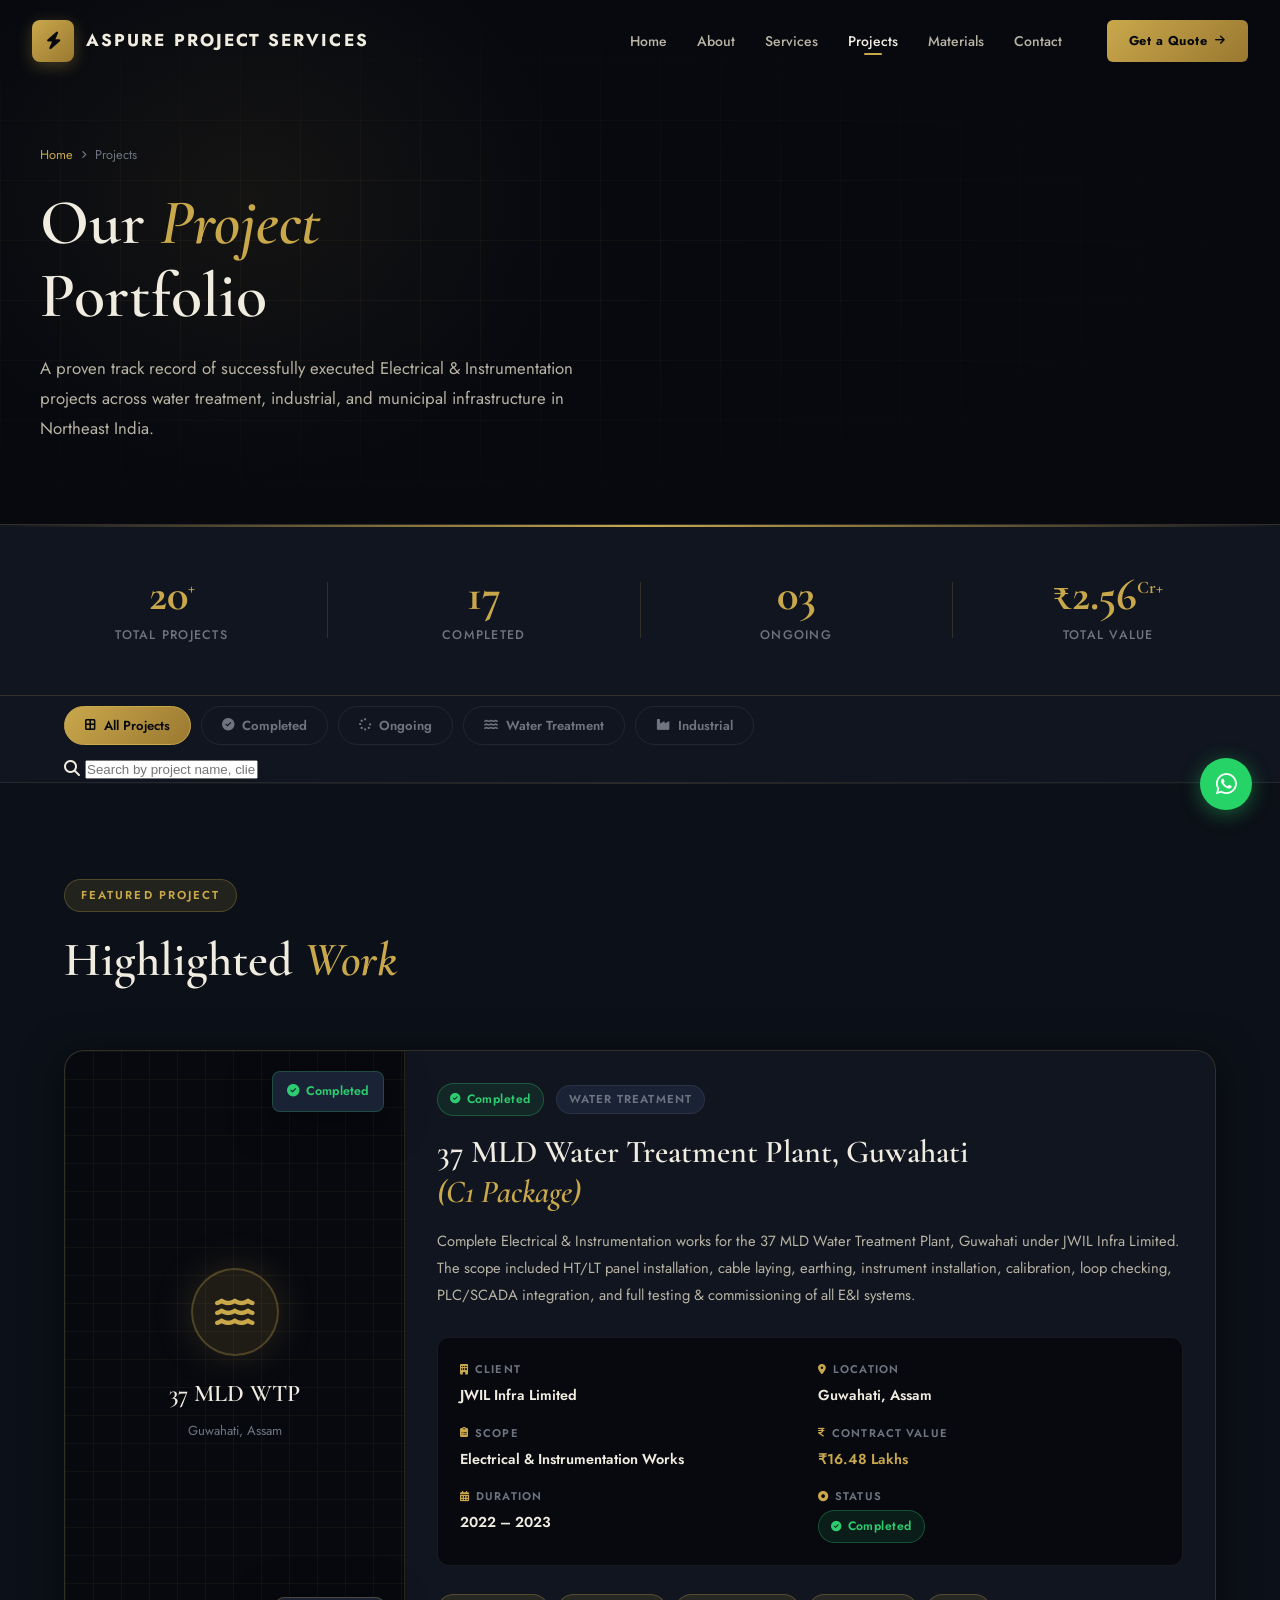
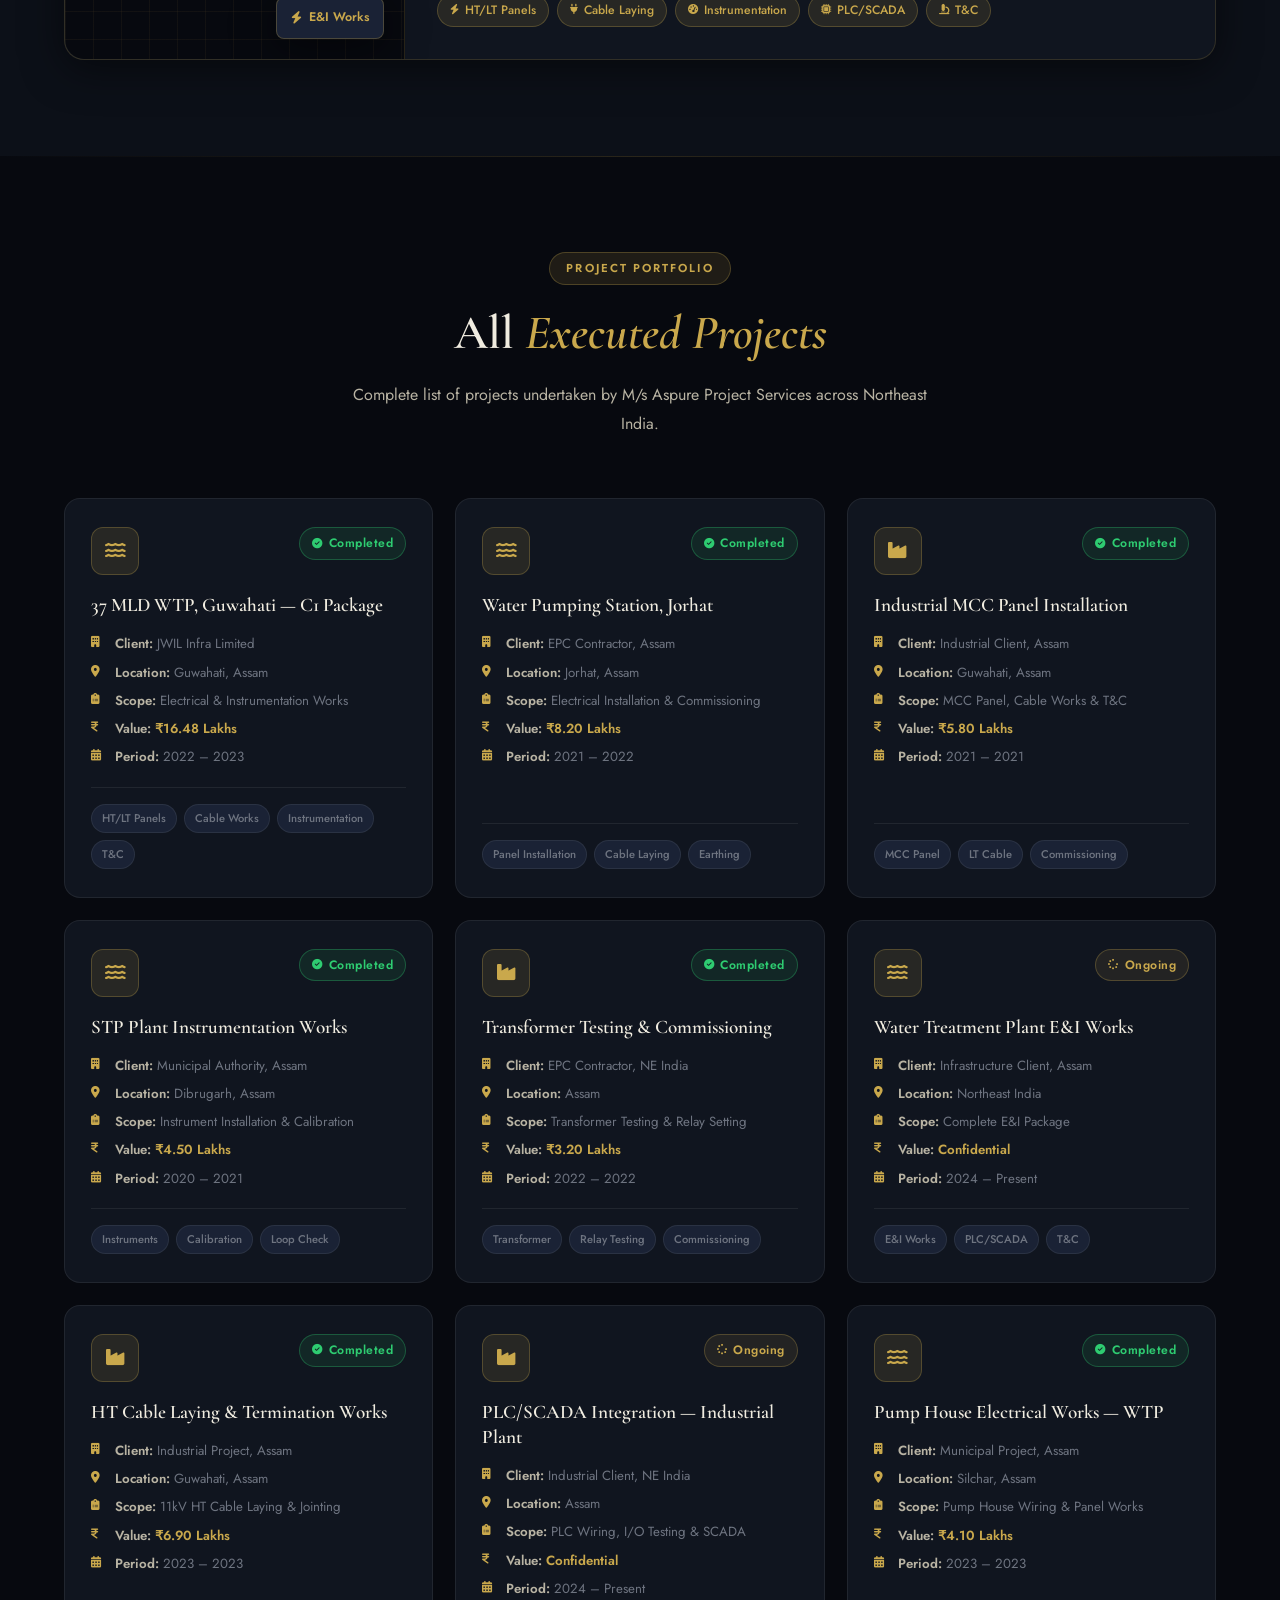
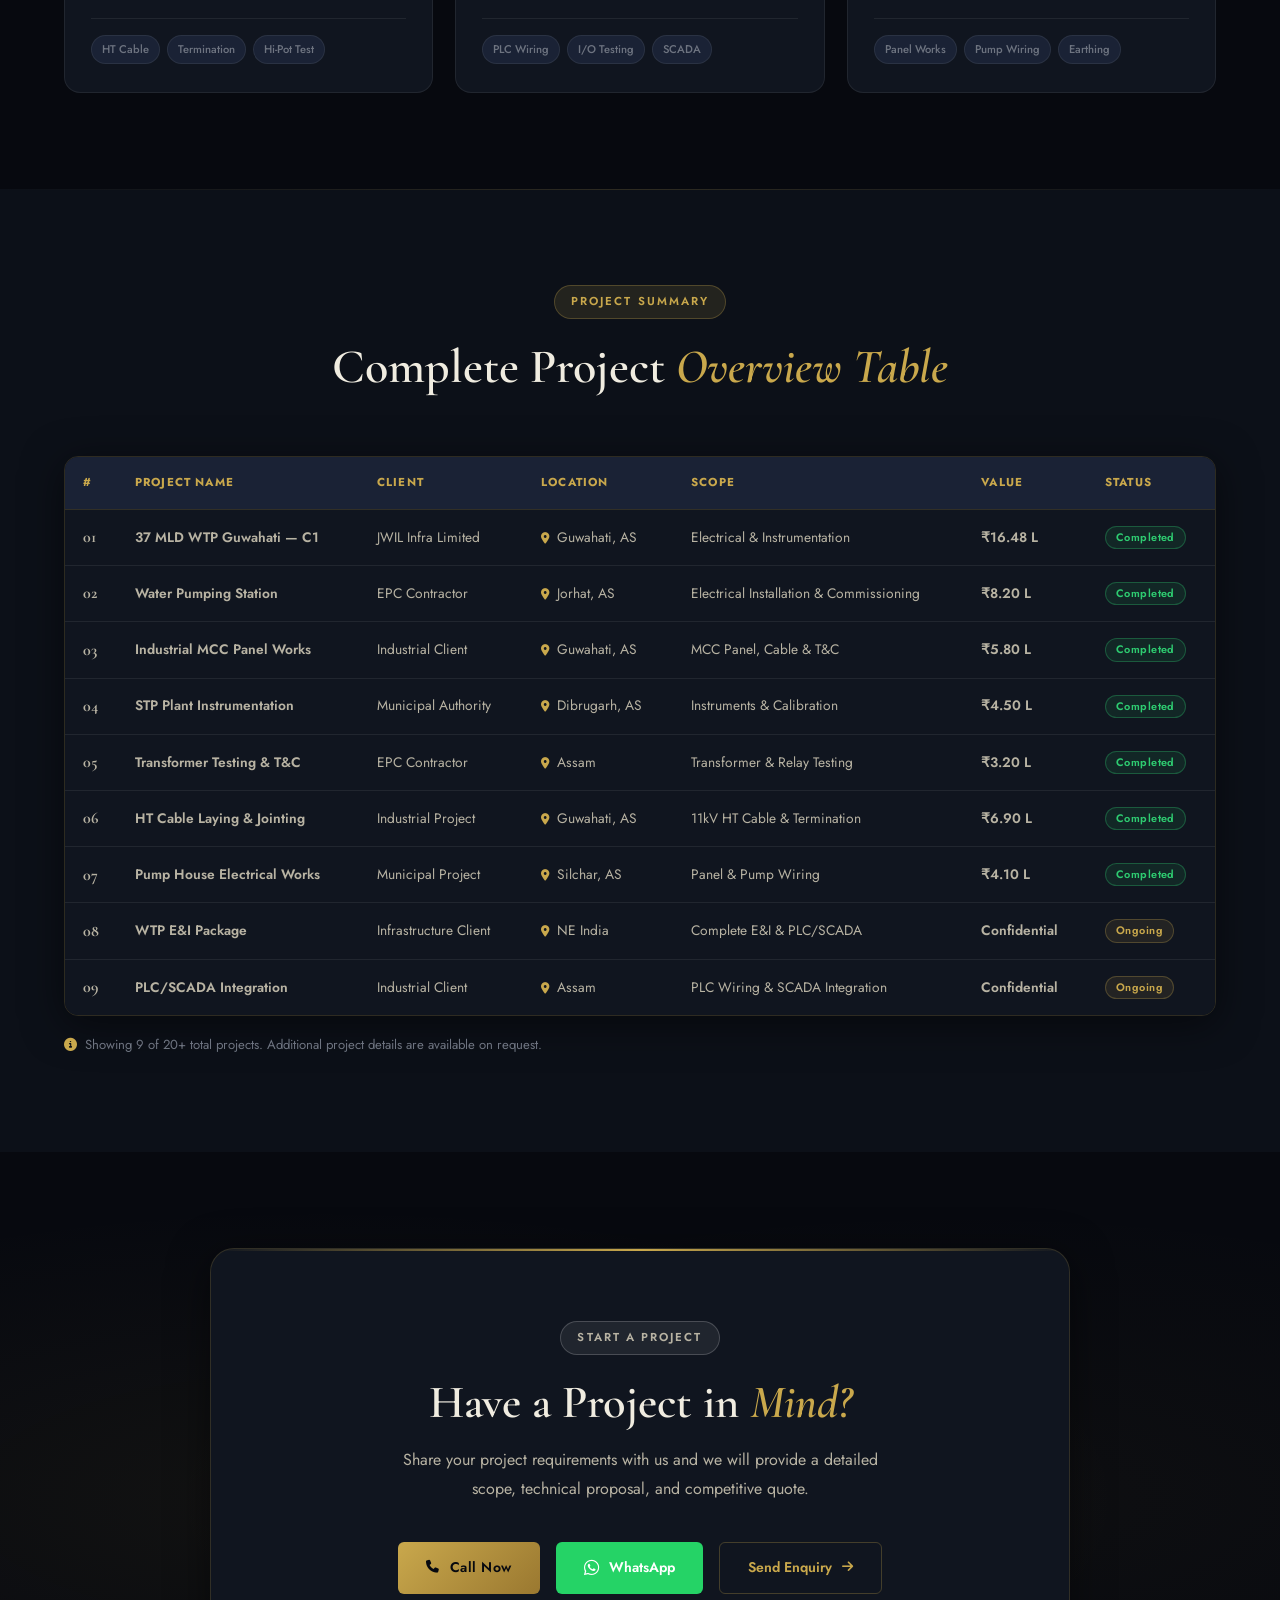
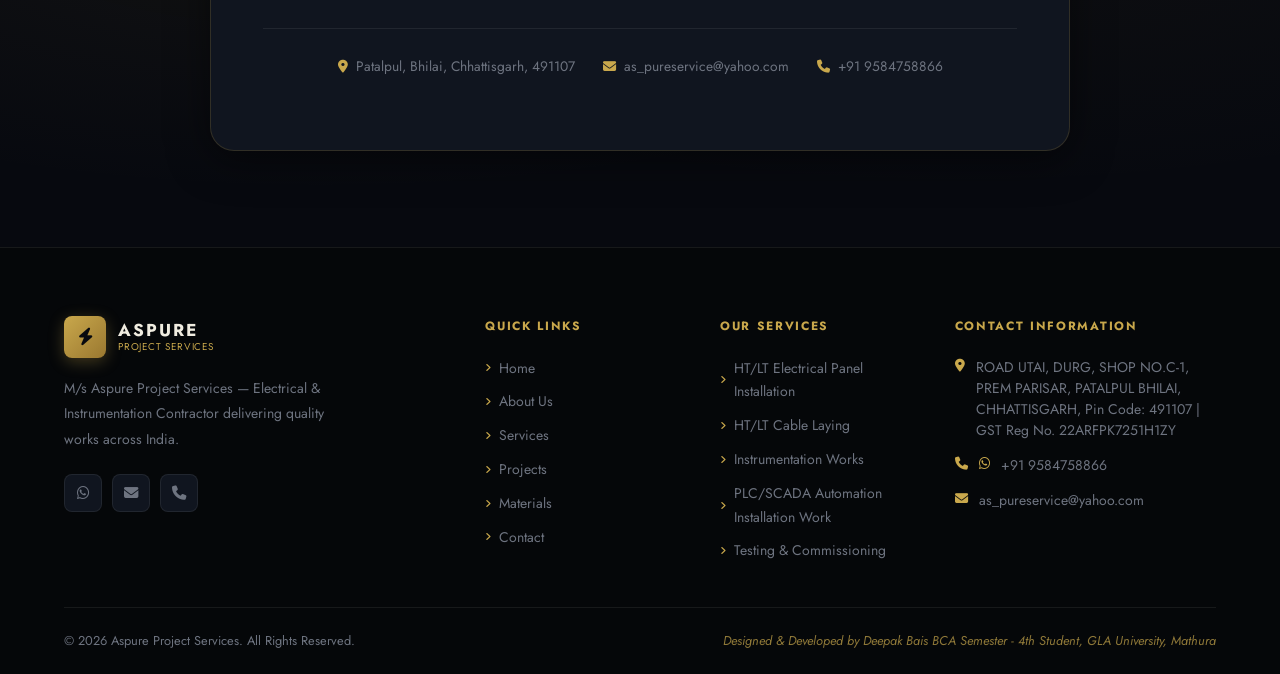
==== commit 574c52fb: "project.html" ====
--- a/projects.html
+++ b/projects.html
@@ -105,6 +105,21 @@
                 <i class="fas fa-industry"></i> Industrial
             </button>
         </div>
+
+        <div class="proj-search-wrap">
+            <div class="proj-search-box">
+                <i class="fas fa-search"></i>
+                <input 
+                    type="text" 
+                    id="projectSearch" 
+                    placeholder="Search by project name, client or location..."
+                    autocomplete="off">
+                <button id="searchClear" style="display:none;">
+                    <i class="fas fa-times"></i>
+                </button>
+            </div>
+        </div>
+
     </div>
 </section>
 
@@ -780,33 +795,61 @@
 <script>
 document.addEventListener('DOMContentLoaded', function () {
 
-    var filterBtns = document.querySelectorAll('.filter-btn');
-    var projCards  = document.querySelectorAll('.proj-card');
-    var noResult   = document.getElementById('noResult');
-
+    var filterBtns   = document.querySelectorAll('.filter-btn');
+    var projCards    = document.querySelectorAll('.proj-card');
+    var noResult     = document.getElementById('noResult');
+    var searchInput  = document.getElementById('projectSearch');
+    var searchClear  = document.getElementById('searchClear');
+
+    var activeFilter = 'all';
+
+    // ── Filter + Search combined function ──────────────
+    function applyFilterAndSearch() {
+        var searchVal = searchInput.value.toLowerCase().trim();
+        var visible   = 0;
+
+        projCards.forEach(function (card) {
+            var cats      = card.getAttribute('data-category');
+            var cardText  = card.innerText.toLowerCase();
+
+            var filterMatch = (activeFilter === 'all' || cats.includes(activeFilter));
+            var searchMatch = (searchVal === '' || cardText.includes(searchVal));
+
+            if (filterMatch && searchMatch) {
+                card.style.display = 'flex';
+                visible++;
+            } else {
+                card.style.display = 'none';
+            }
+        });
+
+        noResult.style.display = visible === 0 ? 'block' : 'none';
+        searchClear.style.display = searchVal !== '' ? 'inline-block' : 'none';
+    }
+
+    // ── Filter buttons ──────────────────────────────────
     filterBtns.forEach(function (btn) {
         btn.addEventListener('click', function () {
-
             filterBtns.forEach(function (b) { b.classList.remove('filter-active'); });
             btn.classList.add('filter-active');
-
-            var filter = btn.getAttribute('data-filter');
-            var visible = 0;
-
-            projCards.forEach(function (card) {
-                var cats = card.getAttribute('data-category');
-                if (filter === 'all' || cats.includes(filter)) {
-                    card.style.display = 'flex';
-                    visible++;
-                } else {
-                    card.style.display = 'none';
-                }
-            });
-
-            noResult.style.display = visible === 0 ? 'block' : 'none';
+            activeFilter = btn.getAttribute('data-filter');
+            applyFilterAndSearch();
         });
     });
 
+    // ── Search input ────────────────────────────────────
+    searchInput.addEventListener('input', function () {
+        applyFilterAndSearch();
+    });
+
+    // ── Clear button ────────────────────────────────────
+    searchClear.addEventListener('click', function () {
+        searchInput.value = '';
+        searchClear.style.display = 'none';
+        applyFilterAndSearch();
+    });
+
+    // ── Service nav tabs (existing) ─────────────────────
     var navTabs = document.querySelectorAll('.svc-nav-tab');
     navTabs.forEach(function (tab) {
         tab.addEventListener('click', function () {
@@ -818,4 +861,4 @@
 </script>
 
 </body>
-</html>+</html>
